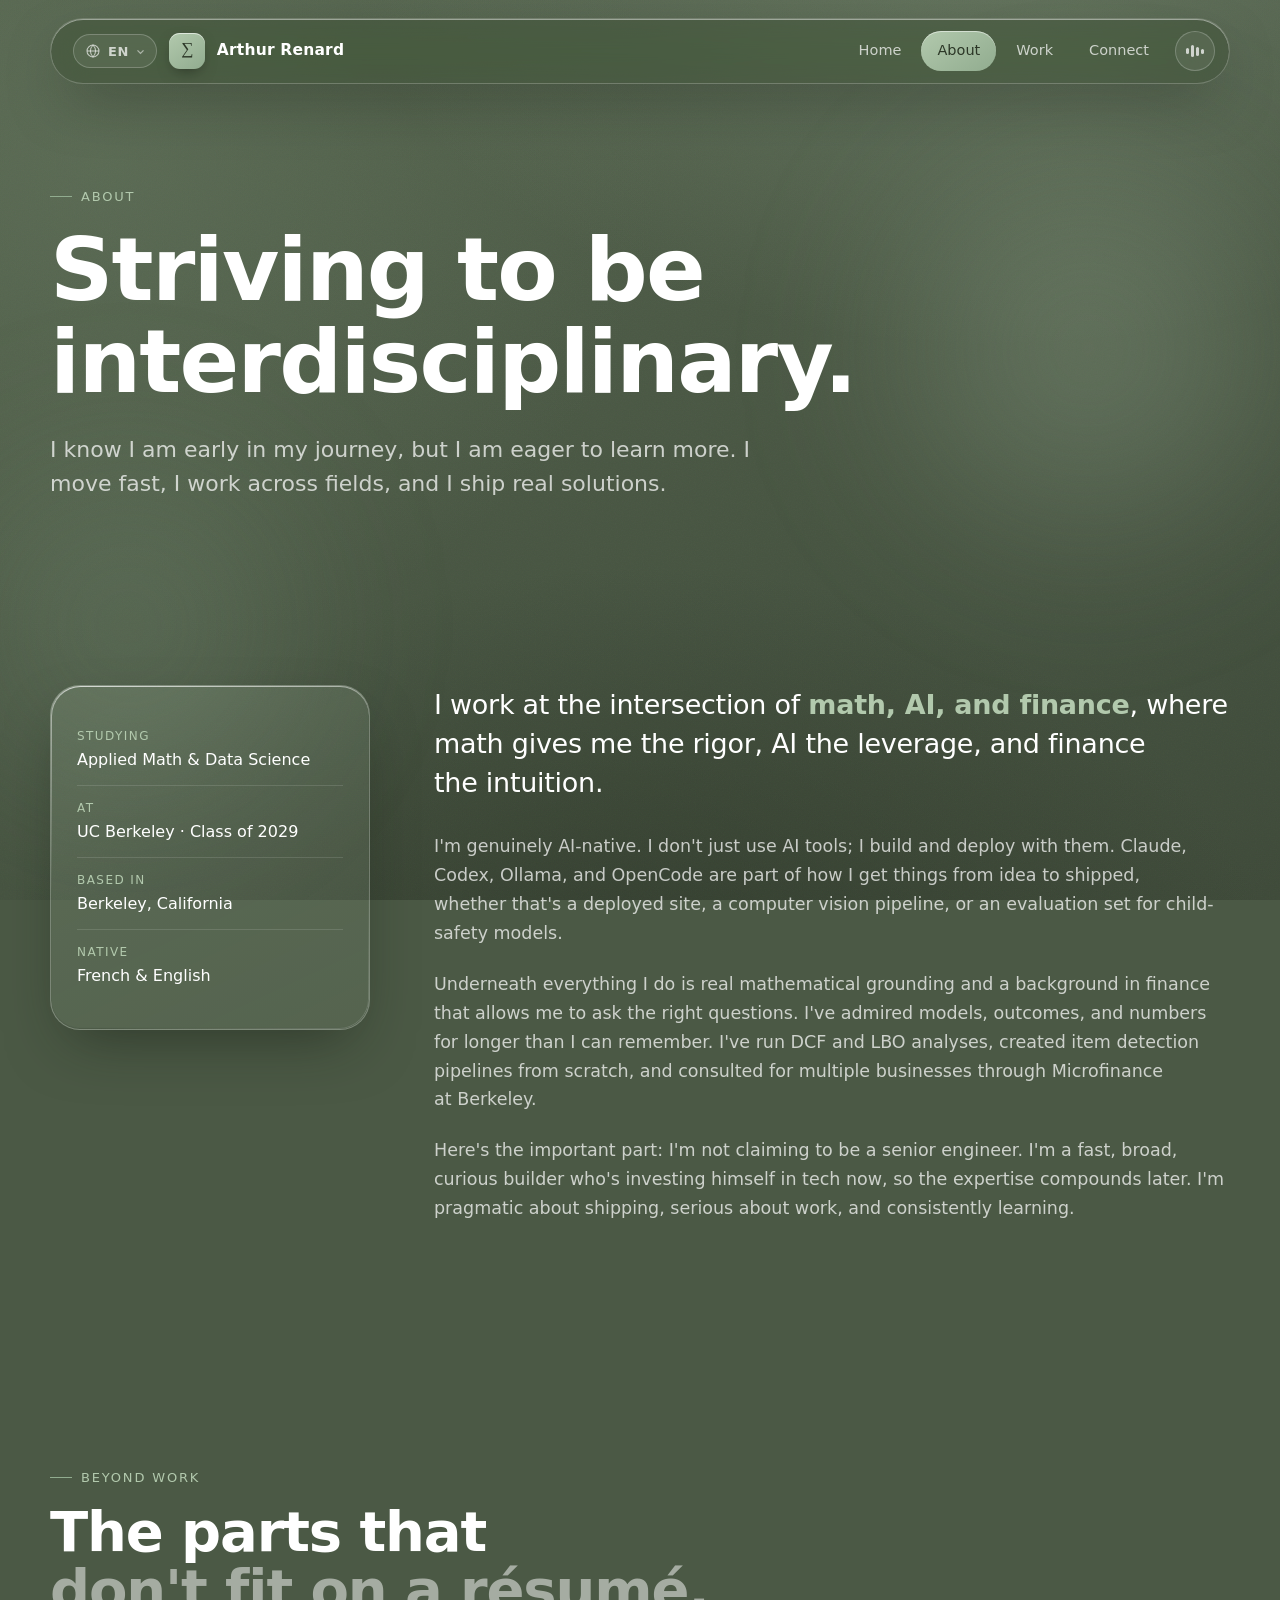
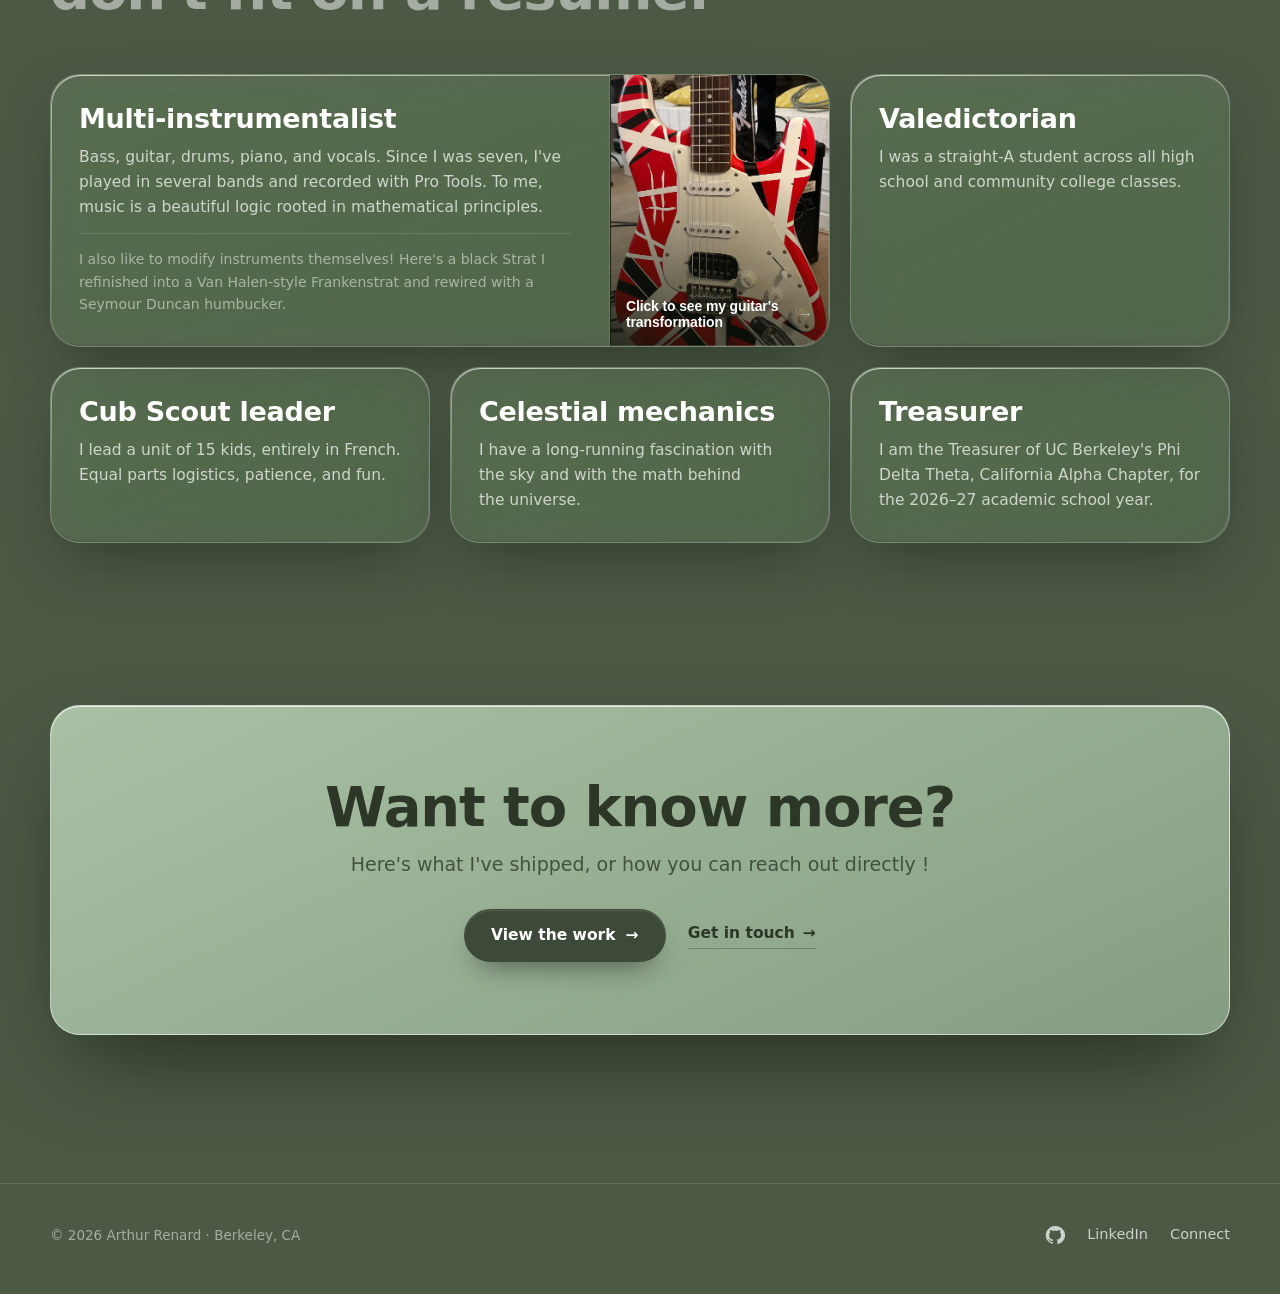
==== about.html @ 9ba9e8b3 "Fix blank pages on slow connections On a slow connection, clicking a page faded the current content " ====
<!DOCTYPE html>
<html lang="en">
<head>
  <meta charset="UTF-8" />
  <script>document.documentElement.classList.add("js");</script>
  <meta name="viewport" content="width=device-width, initial-scale=1.0" />
  <title>About — Arthur Renard</title>
  <meta name="description" content="The story behind the blend — an early-career, AI-native builder grounded in math, with a finance instinct and a life full of music, scouting, and curiosity." />
  <meta property="og:title" content="About — Arthur Renard" />
  <meta property="og:description" content="An early-career, AI-native builder grounded in math, with a finance instinct." />
  <meta property="og:type" content="profile" />
  <meta property="og:site_name" content="Arthur Renard" />
  <meta property="og:url" content="https://arthur-renard.com/about.html" />
  <meta property="og:image" content="https://arthur-renard.com/og-image.png" />
  <meta property="og:image:width" content="1200" />
  <meta property="og:image:height" content="630" />
  <meta property="og:image:alt" content="Arthur Renard — Math · AI · Finance" />
  <meta name="twitter:card" content="summary_large_image" />
  <meta name="twitter:title" content="About — Arthur Renard" />
  <meta name="twitter:description" content="An early-career, AI-native builder grounded in math, with a finance instinct." />
  <meta name="twitter:image" content="https://arthur-renard.com/og-image.png" />
  <link rel="canonical" href="https://arthur-renard.com/about.html" />
  <meta name="author" content="Arthur Renard" />
  <meta name="robots" content="index, follow, max-image-preview:large, max-snippet:-1" />
  <meta name="theme-color" content="#4b5945" />

  <link rel="icon" type="image/png" sizes="96x96" href="favicon-96.png" />
  <link rel="icon" type="image/png" sizes="48x48" href="favicon-48.png" />
  <link rel="icon" type="image/png" sizes="32x32" href="favicon-32.png" />
  <link rel="icon" type="image/png" sizes="16x16" href="favicon-16.png" />
  <link rel="apple-touch-icon" sizes="180x180" href="apple-touch-icon.png" />
  <link rel="manifest" href="site.webmanifest" />
  <link rel="stylesheet" href="styles.css?v=3" />
</head>
<body>
  <div class="bg-field"></div>
  <div class="bg-grain"></div>
  <div class="scroll-progress"></div>

  <nav class="nav">
    <div class="nav-left">
      <div class="lang-switch">
        <button class="lang-btn" aria-haspopup="listbox" aria-expanded="false" aria-label="Change language">
          <svg class="lang-globe" viewBox="0 0 24 24" fill="none" stroke="currentColor" stroke-width="1.6">
            <circle cx="12" cy="12" r="9"></circle>
            <path d="M3 12h18"></path>
            <path d="M12 3c2.6 2.7 3.9 5.8 3.9 9s-1.3 6.3-3.9 9c-2.6-2.7-3.9-5.8-3.9-9S9.4 5.7 12 3z"></path>
          </svg>
          <span class="lang-code">EN</span>
          <svg class="lang-caret" viewBox="0 0 12 12" fill="none" stroke="currentColor" stroke-width="1.8"><path d="M2 4.5l4 4 4-4"></path></svg>
        </button>
        <ul class="lang-menu" role="listbox" aria-label="Language">
          <li><button data-lang="en" role="option">English</button></li>
          <li><button data-lang="fr" role="option">Français</button></li>
          <li><button data-lang="ko" role="option">한국어</button></li>
          <li><button data-lang="es" role="option">Español</button></li>
        </ul>
      </div>
      <a class="brand" href="index.html">
        <span class="monogram" role="img" aria-label="Arthur Renard"><span class="mono-glyph" aria-hidden="true"></span></span>
        <span class="brand-name">Arthur Renard</span>
      </a>
    </div>
    <div class="nav-links">
      <a href="index.html" data-i18n="navHome">Home</a>
      <a href="about.html" data-i18n="navAbout">About</a>
      <a href="work.html" data-i18n="navWork">Work</a>
      <a href="connect.html" data-i18n="navConnect">Connect</a>
    </div>
    <button class="nav-toggle" aria-label="Menu"><span></span><span></span><span></span></button>
  </nav>

  <main>
    <!-- ============ PAGE HEAD ============ -->
    <section class="page-head section-pad" data-screen-label="About — Head">
      <div class="wrap">
        <span class="eyebrow reveal" data-drift="left" data-i18n="aboutEyebrow">About</span>
        <h1 class="reveal" data-drift="left" data-delay="1" data-i18n="aboutTitle">Striving to be interdisciplinary.</h1>
        <p class="lead page-lead reveal" data-drift="left" data-delay="2" data-i18n="aboutLead">I know I am early in my journey, but I am eager to learn more. I move fast, I work across fields, and I ship real solutions.</p>
      </div>
    </section>

    <!-- ============ NARRATIVE ============ -->
    <section class="section-pad narrative" data-screen-label="About — Narrative">
      <div class="wrap narrative-grid">
        <aside class="narrative-aside reveal" data-drift="left">
          <div class="glass aside-card">
            <div class="aside-row"><span class="k" data-i18n="asideStudying">Studying</span><span class="v" data-i18n="asideStudyingV">Applied Math &amp; Data Science</span></div>
            <div class="aside-row"><span class="k" data-i18n="asideAt">At</span><span class="v" data-i18n="asideAtV">UC Berkeley · Class of 2029</span></div>
            <div class="aside-row"><span class="k" data-i18n="asideBasedIn">Based in</span><span class="v" data-i18n="asideBasedInV">Berkeley, California</span></div>
            <div class="aside-row"><span class="k" data-i18n="asideNative">Native</span><span class="v" data-i18n="asideNativeV">French &amp; English</span></div>
          </div>
        </aside>

        <div class="narrative-body reveal" data-drift="right">
          <p class="big-p" data-i18n="aboutBigP">I work at the intersection of <em>math, AI, and finance</em>, where math gives me the rigor, AI the leverage, and finance the intuition.</p>
          <p data-i18n="aboutP2">I'm genuinely AI-native. I don't just use AI tools; I build and deploy with them. Claude, Codex, Ollama, and OpenCode are part of how I get things from idea to shipped, whether that's a deployed site, a computer vision pipeline, or an evaluation set for child-safety models.</p>
          <p data-i18n="aboutP3">Underneath everything I do is real mathematical grounding and a background in finance that allows me to ask the right questions. I've admired models, outcomes, and numbers for longer than I can remember. I've run DCF and LBO analyses, created item detection pipelines from scratch, and consulted for multiple businesses through Microfinance at Berkeley.</p>
          <p data-i18n="aboutP4">Here's the important part: I'm not claiming to be a senior engineer. I'm a fast, broad, curious builder who's investing himself in tech now, so the expertise compounds later. I'm pragmatic about shipping, serious about work, and consistently learning.</p>
        </div>
      </div>
    </section>

    <!-- ============ BEYOND WORK ============ -->
    <section class="section-pad beyond" data-screen-label="About — Beyond work">
      <div class="wrap">
        <div class="sec-head reveal" data-drift="left">
          <span class="eyebrow" data-i18n="beyondEyebrow">Beyond work</span>
          <h2 data-i18n="beyondTitle">The parts that<br /><span class="muted">don't fit on a résumé.</span></h2>
        </div>

        <div class="beyond-grid">
          <article class="glass beyond-card span-2 reveal guitar-card" data-drift="up">
            <div class="guitar-card-grid">
              <div class="guitar-card-text">
                <h3 data-i18n="beyondMusicH">Multi-instrumentalist</h3>
                <p data-i18n="beyondMusicP">Bass, guitar, drums, piano, and vocals. Since I was seven, I've played in several bands and
                recorded with Pro Tools. To me, music is a beautiful logic rooted in mathematical principles.</p>
                <p class="guitar-card-note" data-i18n="beyondGuitarNote">I also like to modify instruments themselves! Here's a black Strat I refinished into a Van Halen-style Frankenstrat and rewired with a Seymour Duncan humbucker.</p>
              </div>
              <button class="guitar-thumb" type="button" id="guitarTrigger" aria-label="Open the guitar build gallery — 6 photos">
                <img src="images/guitar-7-final.png" alt="The finished red, white and black striped Frankenstrat guitar I built" loading="lazy" />
                <span class="guitar-thumb-veil"></span>
                <span class="guitar-thumb-hint">
                  <span class="gth-label" data-i18n="guitarHint">Click to see my guitar's transformation</span>
                  <span class="gth-arr" aria-hidden="true">→</span>
                </span>
              </button>
            </div>
          </article>
          <article class="glass beyond-card reveal" data-drift="up" data-delay="1">
            <h3 data-i18n="beyondValH">Valedictorian</h3>
            <p data-i18n="beyondValP">I was a straight-A student across all high school and community college classes.</p>
          </article>
          <article class="glass beyond-card reveal" data-drift="up" data-delay="1">
            <h3 data-i18n="beyondScoutH">Cub Scout leader</h3>
            <p data-i18n="beyondScoutP">I lead a unit of 15 kids, entirely in French. Equal parts logistics, patience, and fun.</p>
          </article>
          <article class="glass beyond-card reveal" data-drift="up" data-delay="2">
            <h3 data-i18n="beyondCelestialH">Celestial mechanics</h3>
            <p data-i18n="beyondCelestialP">I have a long-running fascination with the sky and with the math behind the universe.</p>
          </article>
          <article class="glass beyond-card reveal" data-drift="up" data-delay="2">
            <h3 data-i18n="beyondTreasurerH">Treasurer</h3>
            <p data-i18n="beyondTreasurerP">I am the Treasurer of UC Berkeley's Phi Delta Theta, California Alpha Chapter, for the 2026–27 academic school year.</p>
          </article>
        </div>
      </div>
    </section>

    <!-- ============ CTA ============ -->
    <section class="section-pad cta-band" data-screen-label="About — CTA">
      <div class="wrap">
        <div class="glass-light cta-panel reveal" data-drift="right">
          <h2 class="cta-h" data-i18n="aboutCtaH">Want to know more?</h2>
          <p class="cta-sub" data-i18n="aboutCtaSub">Here's what I've shipped, or how you can reach out directly !</p>
          <div class="cta-actions">
            <a class="btn btn-dark" href="work.html" data-i18n="ctaViewWork">View the work <span class="arr">→</span></a>
            <a class="link-arrow" href="connect.html" data-i18n="ctaGetInTouch">Get in touch <span class="arr">→</span></a>
          </div>
        </div>
      </div>
    </section>
  </main>

  <!-- ============ GUITAR BUILD LIGHTBOX ============ -->
  <div class="guitar-lightbox" id="guitarLightbox" aria-hidden="true" role="dialog" aria-modal="true" aria-label="Guitar build — progression gallery">
    <div class="glb-backdrop" data-glb-close></div>
    <div class="glb-dialog" role="document">
      <header class="glb-bar">
        <span class="glb-eyebrow" data-i18n="glbEyebrow">The Frankenstrat build</span>
        <button class="glb-close" type="button" aria-label="Close gallery" data-glb-close>
          <svg viewBox="0 0 24 24" fill="none" stroke="currentColor" stroke-width="2"><path d="M6 6l12 12M18 6L6 18"></path></svg>
        </button>
      </header>
      <div class="glb-stage">
        <button class="glb-nav glb-prev" type="button" aria-label="Previous photo">
          <svg viewBox="0 0 24 24" fill="none" stroke="currentColor" stroke-width="2"><path d="M15 5l-7 7 7 7"></path></svg>
        </button>
        <div class="glb-imgwrap">
          <img id="glbImg" alt="" />
        </div>
        <button class="glb-nav glb-next" type="button" aria-label="Next photo">
          <svg viewBox="0 0 24 24" fill="none" stroke="currentColor" stroke-width="2"><path d="M9 5l7 7-7 7"></path></svg>
        </button>
      </div>
      <div class="glb-caption">
        <div class="glb-meta">
          <span class="glb-step"><span id="glbNum">01</span><span class="glb-step-total">/ 06</span></span>
          <span class="glb-title" id="glbTitle"></span>
        </div>
        <p class="glb-desc" id="glbDesc"></p>
        <div class="glb-dots" id="glbDots" role="tablist" aria-label="Jump to step"></div>
      </div>
    </div>
  </div>

  <footer class="site-footer">
    <div class="wrap">
      <div class="copy">© 2026 Arthur Renard · Berkeley, CA</div>
      <div class="f-links">
        <a href="https://github.com/arthur-r-bot" target="_blank" rel="noopener" aria-label="GitHub" class="f-icon">
          <svg viewBox="0 0 24 24" fill="currentColor" aria-hidden="true">
            <path d="M12 1.27a11 11 0 0 0-3.48 21.46c.55.1.75-.24.75-.53v-1.87c-3.06.67-3.7-1.3-3.7-1.3-.5-1.28-1.23-1.62-1.23-1.62-1-.69.08-.67.08-.67 1.11.08 1.7 1.15 1.7 1.15.98 1.69 2.58 1.2 3.21.92.1-.72.39-1.2.7-1.48-2.44-.28-5.01-1.23-5.01-5.46 0-1.2.43-2.19 1.14-2.96-.11-.28-.5-1.4.11-2.92 0 0 .93-.3 3.05 1.13a10.5 10.5 0 0 1 5.56 0c2.12-1.43 3.05-1.13 3.05-1.13.61 1.52.22 2.64.11 2.92.71.77 1.14 1.76 1.14 2.96 0 4.24-2.58 5.18-5.03 5.45.4.34.75 1.01.75 2.04v3.02c0 .29.2.64.76.53A11 11 0 0 0 12 1.27Z"></path>
          </svg>
        </a>
        <a href="https://www.linkedin.com/in/arthur-m-renard" target="_blank" rel="noopener">LinkedIn</a>
        <a href="connect.html" data-i18n="navConnect">Connect</a>
      </div>
    </div>
  </footer>

  <script src="image-slot.js"></script>
  <script src="app.js?v=3"></script>
  <script src="i18n.js?v=2"></script>
  <script src="router.js?v=3"></script>
  <script src="motion.js?v=2"></script>
  <script src="morph.js?v=2"></script>
  <script src="sound.js?v=2"></script>
  <script src="guitar-gallery.js"></script>
</body>
</html>
---- styles.css ----
/* ===========================================================
   Arthur Renard — personal site
   Sage-green liquid-glass design system
   =========================================================== */

:root {
  /* Sage ramp (from brief) */
  --green-deepest: #3e4a39;   /* deepest — gradient floor */
  --green-base:    #4b5945;   /* primary page background */
  --green-mid:     #66785f;   /* panels, secondary surfaces */
  --sage:          #91ac8f;   /* accents, borders, hover */
  --sage-light:    #b2c9ad;   /* highlights, frosted tints */
  --ink-on-light:  #2c3727;   /* dark text on light sage panels */

  --white: #ffffff;
  --white-soft: rgba(255, 255, 255, 0.72);
  --white-faint: rgba(255, 255, 255, 0.5);

  /* Glass */
  --glass-tint:    rgba(178, 201, 173, 0.10);
  --glass-tint-2:  rgba(178, 201, 173, 0.16);
  --glass-border:  rgba(255, 255, 255, 0.22);
  --glass-edge:    rgba(255, 255, 255, 0.45);

  --radius-lg: 30px;
  --radius-md: 22px;
  --radius-sm: 14px;

  --shadow-soft: 0 24px 60px -20px rgba(20, 28, 18, 0.55);
  --shadow-deep: 0 40px 90px -30px rgba(15, 22, 13, 0.7);

  --maxw: 1180px;
  --ease: cubic-bezier(0.22, 0.61, 0.36, 1);
  --ease-out: cubic-bezier(0.16, 1, 0.3, 1);

  --font: -apple-system, BlinkMacSystemFont, "SF Pro Display", "SF Pro Text",
          "Segoe UI", system-ui, Helvetica, Arial, sans-serif;
}

* { box-sizing: border-box; }

html { scroll-behavior: smooth; overflow-x: hidden; }

body {
  margin: 0;
  font-family: var(--font);
  color: var(--white);
  background: var(--green-base);
  -webkit-font-smoothing: antialiased;
  text-rendering: optimizeLegibility;
  line-height: 1.5;
  overflow-x: hidden;
}

/* ---- Ambient background: depth + drifting glass blobs ---- */
.bg-field {
  position: fixed;
  inset: 0;
  z-index: -2;
  overflow: hidden;
  background:
    radial-gradient(1100px 700px at 78% -8%, rgba(178, 201, 173, 0.22), transparent 60%),
    radial-gradient(900px 800px at 8% 18%, rgba(102, 120, 95, 0.45), transparent 62%),
    radial-gradient(1200px 900px at 50% 118%, rgba(46, 56, 41, 0.85), transparent 55%),
    linear-gradient(160deg, #54634d 0%, var(--green-base) 42%, var(--green-deepest) 100%);
}
.bg-field::before,
.bg-field::after {
  content: "";
  position: absolute;
  border-radius: 50%;
  filter: blur(70px);
  opacity: 0.5;
  will-change: transform;
}
.bg-field::before {
  width: 46vw; height: 46vw;
  top: 6%; right: -8%;
  background: radial-gradient(circle, rgba(178, 201, 173, 0.6), transparent 65%);
  transform: translateY(var(--blob1, 0));
}
.bg-field::after {
  width: 40vw; height: 40vw;
  bottom: 2%; left: -10%;
  background: radial-gradient(circle, rgba(145, 172, 143, 0.5), transparent 68%);
  transform: translateY(var(--blob2, 0));
}
/* faint grain */
.bg-grain {
  position: fixed;
  inset: 0;
  z-index: -1;
  pointer-events: none;
  opacity: 0.035;
  background-image: url("data:image/svg+xml,%3Csvg xmlns='http://www.w3.org/2000/svg' width='160' height='160'%3E%3Cfilter id='n'%3E%3CfeTurbulence type='fractalNoise' baseFrequency='0.85' numOctaves='2'/%3E%3C/filter%3E%3Crect width='100%25' height='100%25' filter='url(%23n)'/%3E%3C/svg%3E");
}

/* ---- Scroll progress bar ---- */
.scroll-progress {
  position: fixed;
  top: 0; left: 0;
  height: 2px;
  width: 100%;
  transform: scaleX(var(--p, 0));
  transform-origin: 0 50%;
  background: linear-gradient(90deg, var(--sage), var(--sage-light));
  z-index: 200;
  box-shadow: 0 0 12px rgba(178, 201, 173, 0.6);
}

/* ===========================================================
   Navigation
   =========================================================== */
.nav {
  position: fixed;
  top: 18px;
  left: 50%;
  transform: translateX(-50%);
  width: calc(100% - 40px);
  max-width: var(--maxw);
  z-index: 100;
  display: flex;
  align-items: center;
  justify-content: space-between;
  padding: 12px 14px 12px 22px;
  border-radius: 100px;
  background: rgba(60, 72, 55, 0.42);
  border: 1px solid var(--glass-border);
  backdrop-filter: blur(18px) saturate(160%);
  -webkit-backdrop-filter: blur(18px) saturate(160%);
  box-shadow: var(--shadow-soft), inset 0 1px 0 var(--glass-edge);
  transition: padding 0.4s var(--ease), background 0.4s var(--ease), top 0.4s var(--ease);
}
.nav.shrink {
  top: 10px;
  padding-top: 9px;
  padding-bottom: 9px;
  background: rgba(52, 63, 48, 0.6);
}
.brand {
  display: flex;
  align-items: center;
  gap: 12px;
  text-decoration: none;
  color: var(--white);
}

/* Left cluster: language switcher + brand */
.nav-left { display: flex; align-items: center; gap: 12px; }

.lang-switch { position: relative; }
.lang-btn {
  display: flex;
  align-items: center;
  gap: 7px;
  padding: 8px 11px;
  border-radius: 100px;
  cursor: pointer;
  color: var(--white-soft);
  background: rgba(255, 255, 255, 0.07);
  border: 1px solid var(--glass-border);
  font: inherit;
  font-size: 13px;
  font-weight: 550;
  letter-spacing: 0.04em;
  transition: background 0.3s var(--ease), color 0.3s var(--ease);
}
.lang-btn:hover { background: rgba(255, 255, 255, 0.14); color: var(--white); }
.lang-globe { width: 16px; height: 16px; display: block; opacity: 0.9; }
.lang-code { line-height: 1; }
.lang-caret { width: 9px; height: 9px; opacity: 0.7; transition: transform 0.3s var(--ease); }
.lang-switch.open .lang-caret { transform: rotate(180deg); }

.lang-menu {
  position: absolute;
  top: calc(100% + 10px);
  left: 0;
  margin: 0;
  padding: 6px;
  list-style: none;
  min-width: 168px;
  border-radius: 16px;
  background: rgba(52, 63, 48, 0.82);
  border: 1px solid var(--glass-border);
  backdrop-filter: blur(20px) saturate(160%);
  -webkit-backdrop-filter: blur(20px) saturate(160%);
  box-shadow: var(--shadow-deep), inset 0 1px 0 var(--glass-edge);
  opacity: 0;
  transform: translateY(-8px);
  pointer-events: none;
  transition: opacity 0.26s var(--ease), transform 0.26s var(--ease);
  z-index: 120;
}
.lang-switch.open .lang-menu { opacity: 1; transform: translateY(0); pointer-events: auto; }
.lang-menu li { margin: 0; }
.lang-menu button {
  display: flex;
  align-items: center;
  justify-content: space-between;
  width: 100%;
  padding: 10px 13px;
  border: 0;
  border-radius: 11px;
  background: transparent;
  color: var(--white-soft);
  font: inherit;
  font-size: 14.5px;
  text-align: left;
  cursor: pointer;
  transition: background 0.2s var(--ease), color 0.2s var(--ease);
}
.lang-menu button:hover { background: rgba(255, 255, 255, 0.08); color: var(--white); }
.lang-menu button.active {
  color: var(--ink-on-light);
  background: linear-gradient(145deg, var(--sage-light), var(--sage));
}
.lang-menu button.active::after { content: "✓"; font-size: 12px; }
.brand .monogram {
  width: 36px; height: 36px;
  display: grid;
  place-items: center;
  border-radius: 11px;
  font-weight: 600;
  font-size: 15px;
  letter-spacing: 0.5px;
  color: var(--ink-on-light);
  background: linear-gradient(145deg, var(--sage-light), var(--sage));
  box-shadow: inset 0 1px 0 rgba(255,255,255,0.6), 0 6px 16px -6px rgba(0,0,0,0.5);
  overflow: hidden;
}
.brand .mono-glyph {
  width: 22px; height: 22px;
  background: var(--ink-on-light);
  -webkit-mask-repeat: no-repeat; -webkit-mask-position: center; -webkit-mask-size: contain;
  mask-repeat: no-repeat; mask-position: center; mask-size: contain;
  transition: opacity 0.5s var(--ease), transform 0.55s var(--ease);
  will-change: opacity, transform;
}
/* fall out the bottom of the square on exit */
.brand .mono-glyph.mono-out  { opacity: 0; transform: translateY(22px); }
/* start above the square, ready to fall into place */
.brand .mono-glyph.mono-prep { transition: none; opacity: 0; transform: translateY(-22px); }
@media (prefers-reduced-motion: reduce) {
  .brand .mono-glyph.mono-out, .brand .mono-glyph.mono-prep { transform: none; }
}
.brand .brand-name {
  font-size: 15.5px;
  font-weight: 550;
  letter-spacing: 0.2px;
  white-space: nowrap;
  line-height: 1.1;
}
.brand .brand-name span { color: var(--white-faint); font-weight: 400; }

.nav-links {
  display: flex;
  align-items: center;
  gap: 4px;
}
.nav-links a {
  position: relative;
  text-decoration: none;
  color: var(--white-soft);
  font-size: 14.5px;
  font-weight: 450;
  white-space: nowrap;
  padding: 9px 16px;
  border-radius: 100px;
  transition: color 0.3s var(--ease), background 0.3s var(--ease);
}
.nav-links a:hover { color: var(--white); background: rgba(255,255,255,0.08); }
.nav-links a.active {
  color: var(--ink-on-light);
  background: linear-gradient(145deg, var(--sage-light), var(--sage));
  box-shadow: inset 0 1px 0 rgba(255,255,255,0.5);
}

.nav-toggle { display: none; }

/* ===========================================================
   Layout primitives
   =========================================================== */
main { position: relative; z-index: 1; }

.wrap { width: calc(100% - 40px); max-width: var(--maxw); margin: 0 auto; }

section { position: relative; }

.section-pad { padding: clamp(80px, 12vh, 150px) 0; }

.eyebrow {
  display: inline-flex;
  align-items: center;
  gap: 9px;
  font-size: 13px;
  letter-spacing: 0.14em;
  text-transform: uppercase;
  color: var(--sage-light);
  font-weight: 500;
}
.eyebrow::before {
  content: "";
  width: 22px; height: 1px;
  background: var(--sage);
}

h1, h2, h3 { font-weight: 600; line-height: 1.04; letter-spacing: -0.02em; margin: 0; }
h1 { font-size: clamp(44px, 7vw, 88px); font-weight: 600; }
h2 { font-size: clamp(32px, 4.6vw, 56px); }
h3 { font-size: clamp(21px, 2.4vw, 27px); letter-spacing: -0.01em; }

.lead { font-size: clamp(18px, 2.1vw, 22px); color: var(--white-soft); font-weight: 400; line-height: 1.55; }
p { text-wrap: pretty; }

/* ===========================================================
   Glass surfaces
   =========================================================== */
.glass {
  position: relative;
  background: linear-gradient(155deg, var(--glass-tint-2), var(--glass-tint));
  border: 1px solid var(--glass-border);
  border-radius: var(--radius-lg);
  backdrop-filter: blur(22px) saturate(150%);
  -webkit-backdrop-filter: blur(22px) saturate(150%);
  box-shadow: var(--shadow-soft), inset 0 1px 0 var(--glass-edge), inset 0 -1px 1px rgba(0,0,0,0.12);
}
.glass::after {
  /* specular edge highlight */
  content: "";
  position: absolute;
  inset: 0;
  border-radius: inherit;
  padding: 1px;
  background: linear-gradient(150deg, rgba(255,255,255,0.55), rgba(255,255,255,0) 40%, rgba(255,255,255,0) 70%, rgba(255,255,255,0.18));
  -webkit-mask: linear-gradient(#000 0 0) content-box, linear-gradient(#000 0 0);
  -webkit-mask-composite: xor;
  mask-composite: exclude;
  pointer-events: none;
}

/* light sage glass panel (dark text) */
.glass-light {
  background: linear-gradient(155deg, rgba(178,201,173,0.92), rgba(145,172,143,0.82));
  color: var(--ink-on-light);
  border: 1px solid rgba(255,255,255,0.5);
  border-radius: var(--radius-lg);
  box-shadow: var(--shadow-deep), inset 0 1px 0 rgba(255,255,255,0.7);
}

/* ===========================================================
   Buttons
   =========================================================== */
.btn {
  display: inline-flex;
  align-items: center;
  gap: 10px;
  text-decoration: none;
  font-size: 15.5px;
  font-weight: 550;
  white-space: nowrap;
  padding: 14px 26px;
  border-radius: 100px;
  cursor: pointer;
  border: 1px solid transparent;
  transition: transform 0.35s var(--ease), box-shadow 0.35s var(--ease), background 0.35s var(--ease);
  will-change: transform;
}
.btn .arr { transition: transform 0.35s var(--ease); }
.btn:hover .arr { transform: translateX(4px); }
.btn-primary {
  color: var(--ink-on-light);
  background: linear-gradient(145deg, var(--sage-light), var(--sage));
  box-shadow: inset 0 1px 0 rgba(255,255,255,0.6), 0 14px 34px -14px rgba(0,0,0,0.7);
}
.btn-primary:hover { transform: translateY(-2px); box-shadow: inset 0 1px 0 rgba(255,255,255,0.6), 0 22px 44px -16px rgba(0,0,0,0.75); }
.btn-ghost {
  color: var(--white);
  background: rgba(255,255,255,0.07);
  border: 1px solid var(--glass-border);
  backdrop-filter: blur(10px);
  -webkit-backdrop-filter: blur(10px);
}
.btn-ghost:hover { background: rgba(255,255,255,0.14); transform: translateY(-2px); }

/* ===========================================================
   Lateral-drift reveal (signature motion)
   =========================================================== */
.reveal {
  opacity: 0;
  transform: translateX(var(--drift, 64px)) translateY(14px);
  transition: opacity 0.9s var(--ease-out), transform 1s var(--ease-out);
  will-change: transform, opacity;
}
.reveal.in {
  opacity: 1;
  transform: translateX(0) translateY(0);
}
.reveal[data-drift="left"]  { --drift: -64px; }
.reveal[data-drift="right"] { --drift: 64px; }
.reveal[data-drift="up"]    { --drift: 0px; transform: translateY(36px); }
.reveal[data-delay="1"] { transition-delay: 0.08s; }
.reveal[data-delay="2"] { transition-delay: 0.16s; }
.reveal[data-delay="3"] { transition-delay: 0.24s; }
.reveal[data-delay="4"] { transition-delay: 0.32s; }

@media (prefers-reduced-motion: reduce) {
  html { scroll-behavior: auto; }
  .reveal { opacity: 1 !important; transform: none !important; transition: none !important; }
  .bg-field::before, .bg-field::after { transform: none !important; }
}

/* Static fallback: when the runtime can't advance animations, show the
   visible end-state of every reveal instantly (never blank). */
.no-anim .reveal { opacity: 1 !important; transform: none !important; transition: none !important; }
.no-anim .scroll-bead { animation: none !important; left: 16px !important; }

/* ===========================================================
   Footer
   =========================================================== */
.site-footer {
  position: relative;
  z-index: 1;
  margin-top: 40px;
  padding: 40px 0 48px;
  border-top: 1px solid rgba(255,255,255,0.12);
}
.site-footer .wrap {
  display: flex;
  align-items: center;
  justify-content: space-between;
  gap: 20px;
  flex-wrap: wrap;
}
.site-footer .f-links { display: flex; align-items: center; gap: 22px; flex-wrap: wrap; }
.site-footer a { color: var(--white-soft); text-decoration: none; font-size: 14.5px; transition: color 0.3s; }
.site-footer a:hover { color: var(--white); }
.site-footer .f-icon { display: inline-flex; }
.site-footer .f-icon svg { width: 20px; height: 20px; display: block; }
.site-footer .copy { color: var(--white-faint); font-size: 13.5px; }

/* ===========================================================
   Page: HOME
   =========================================================== */
.hero { padding-top: clamp(150px, 22vh, 230px); }
.hero-grid {
  display: grid;
  grid-template-columns: 1.05fr 0.95fr;
  gap: clamp(30px, 6vw, 80px);
  align-items: center;
}
.hero-copy { min-width: 0; }
.hero-copy h1 { margin: 14px 0 22px; }
.hero-line { max-width: 30ch; }
.hero-line .dot { color: var(--sage-light); padding: 0 2px; }
.hero-cta { display: flex; gap: 14px; margin-top: 36px; flex-wrap: wrap; }

.hero-portrait { position: relative; justify-self: center; width: 100%; max-width: 440px; }
.portrait-slot {
  display: block;
  width: 100%;
  aspect-ratio: 4 / 5;
  border-radius: 28px;
  box-shadow: var(--shadow-deep), inset 0 1px 0 rgba(255,255,255,0.25);
  border: 1px solid var(--glass-border);
  overflow: hidden;
}
.portrait-glow {
  position: absolute;
  inset: -10% -4% -6% -4%;
  border-radius: 40px;
  background: radial-gradient(closest-side, rgba(178,201,173,0.5), transparent 78%);
  filter: blur(28px);
  z-index: -1;
}
.portrait-badge {
  position: absolute;
  left: 18px; bottom: 18px;
  display: inline-flex;
  align-items: center;
  gap: 9px;
  padding: 10px 16px;
  font-size: 13.5px;
  font-weight: 500;
  border-radius: 100px;
}
.badge-dot {
  width: 8px; height: 8px; border-radius: 50%;
  background: var(--sage-light);
  box-shadow: 0 0 10px var(--sage-light);
}

.scroll-hint {
  display: flex;
  align-items: center;
  gap: 12px;
  margin: clamp(50px, 8vh, 90px) auto 0;
  width: calc(100% - 40px);
  max-width: var(--maxw);
  color: var(--white-faint);
  font-size: 12.5px;
  letter-spacing: 0.18em;
  text-transform: uppercase;
}
.scroll-rail {
  position: relative;
  width: 46px; height: 1px;
  background: rgba(255,255,255,0.25);
  overflow: hidden;
}
.scroll-bead {
  position: absolute; top: -1.5px; left: 0;
  width: 14px; height: 4px; border-radius: 4px;
  background: var(--sage-light);
  animation: bead 2.4s var(--ease) infinite;
}
@keyframes bead { 0% { left: -14px; } 60%,100% { left: 46px; } }

/* Section heads */
.sec-head { max-width: 720px; margin-bottom: clamp(40px, 6vh, 64px); }
.sec-head h2 { margin-top: 16px; }
.muted { color: var(--white-faint); }

/* Pillars */
.pillar-grid {
  display: grid;
  grid-template-columns: repeat(3, 1fr);
  gap: 22px;
}
.pillar {
  padding: 34px 30px 30px;
  min-height: 250px;
  display: flex;
  flex-direction: column;
  transition: transform 0.5s var(--ease), box-shadow 0.5s var(--ease);
}
.pillar:hover { transform: translateY(-6px); box-shadow: var(--shadow-deep), inset 0 1px 0 var(--glass-edge); }
.pillar-tag {
  font-size: 13px; font-weight: 600; letter-spacing: 0.1em;
  color: var(--sage-light);
  margin-bottom: auto;
}
.pillar h3 { margin: 28px 0 12px; }
.pillar p { color: var(--white-soft); font-size: 15.5px; margin: 0; line-height: 1.55; }

/* Intro panel */
.intro-panel { padding: clamp(40px, 6vw, 70px); }
.eyebrow-dark { color: var(--ink-on-light); }
.eyebrow-dark::before { background: var(--ink-on-light); opacity: 0.5; }
.intro-text {
  font-size: clamp(22px, 3vw, 34px);
  line-height: 1.4;
  font-weight: 500;
  letter-spacing: -0.015em;
  margin: 20px 0 30px;
  max-width: 24ch;
  color: var(--ink-on-light);
}
.intro-links { display: flex; gap: 28px; flex-wrap: wrap; }
.link-arrow {
  display: inline-flex; align-items: center; gap: 8px;
  white-space: nowrap;
  text-decoration: none;
  font-weight: 550; font-size: 15.5px;
  color: var(--ink-on-light);
  padding-bottom: 3px;
  border-bottom: 1px solid rgba(44,55,39,0.3);
  transition: border-color 0.3s, gap 0.3s;
}
.link-arrow .arr { transition: transform 0.3s var(--ease); }
.link-arrow:hover { border-color: var(--ink-on-light); }

/* TLDR + recommendation side by side (recommendation on the left) */
.intro-grid {
  display: grid;
  grid-template-columns: 1fr 1fr;
  gap: 22px;
  align-items: stretch;
}
.intro-grid .rec-card { grid-column: 1; grid-row: 1; }
.intro-grid .intro-panel { grid-column: 2; grid-row: 1; }
.rec-card {
  margin: 0;
  padding: clamp(32px, 4vw, 48px);
  display: flex;
  flex-direction: column;
  gap: 22px;
}
.rec-head { display: flex; align-items: center; gap: 16px; }
.rec-photo {
  flex: none;
  width: 64px; height: 64px;
  border-radius: 50%;
  object-fit: cover;
  border: 2px solid var(--sage-light);
  box-shadow: 0 8px 20px -8px rgba(0,0,0,0.5);
}
.rec-who { display: flex; flex-direction: column; gap: 2px; min-width: 0; }
.rec-name { font-size: 18px; font-weight: 600; letter-spacing: -0.01em; }
.rec-role { font-size: 14px; color: var(--white-soft); }
.rec-rel { font-size: 13px; color: var(--sage-light); }
.rec-quote { margin: 0; position: relative; padding-top: 30px; }
.rec-quote::before {
  content: "\201C";
  position: absolute;
  top: -14px; left: -4px;
  font-size: 72px;
  line-height: 1;
  font-weight: 600;
  color: var(--sage);
  opacity: 0.7;
}
.rec-quote p {
  margin: 0;
  font-size: clamp(16px, 1.6vw, 20px);
  line-height: 1.65;
  color: var(--white-soft);
}
.rec-source {
  margin-top: auto;
  display: inline-flex;
  align-items: center;
  gap: 8px;
  align-self: flex-start;
  text-decoration: none;
  font-size: 13.5px;
  color: var(--white-faint);
  transition: color 0.3s;
}
.rec-source:hover { color: var(--white); }
.link-arrow:hover .arr { transform: translateX(4px); }

@media (max-width: 860px) {
  .pillar-grid { grid-template-columns: 1fr; }
  .pillar { min-height: 0; }
  .intro-grid { grid-template-columns: 1fr; }
  .intro-grid .rec-card, .intro-grid .intro-panel { grid-column: auto; grid-row: auto; }
  .hero-grid { grid-template-columns: 1fr; }
  .hero-portrait { grid-row: 1; max-width: 360px; margin-bottom: 10px; }
}

/* ===========================================================
   Shared: page head, CTA band
   =========================================================== */
.page-head { padding-top: clamp(150px, 20vh, 220px); padding-bottom: clamp(40px, 6vh, 70px); }
.page-head h1 { margin: 18px 0 26px; max-width: 14ch; }
.page-lead { max-width: 52ch; }

.btn-dark {
  color: var(--white);
  background: var(--green-deepest);
  box-shadow: inset 0 1px 0 rgba(255,255,255,0.12), 0 14px 30px -14px rgba(0,0,0,0.6);
}
.btn-dark:hover { transform: translateY(-2px); background: #36402f; }

.cta-band { padding-top: clamp(40px, 6vh, 70px); }
.cta-panel { padding: clamp(44px, 6vw, 72px); text-align: center; }
.cta-h { color: var(--ink-on-light); }
.cta-sub { color: rgba(44,55,39,0.78); font-size: clamp(16px, 2vw, 19px); margin: 14px 0 30px; }
.cta-actions { display: flex; gap: 22px; align-items: center; justify-content: center; flex-wrap: wrap; }

/* ===========================================================
   Page: ABOUT
   =========================================================== */
.narrative-grid {
  display: grid;
  grid-template-columns: 320px 1fr;
  gap: clamp(30px, 5vw, 70px);
  align-items: start;
}
.narrative-aside { position: sticky; top: 110px; }
.aside-card { padding: 28px 26px; }
.aside-row {
  display: flex;
  flex-direction: column;
  gap: 3px;
  padding: 13px 0;
  border-bottom: 1px solid rgba(255,255,255,0.12);
}
.aside-row:last-child { border-bottom: none; }
.aside-row .k { font-size: 12px; letter-spacing: 0.12em; text-transform: uppercase; color: var(--sage-light); }
.aside-row .v { font-size: 16px; color: var(--white); font-weight: 500; }

.narrative-body p { color: var(--white-soft); font-size: 17.5px; line-height: 1.65; margin: 0 0 22px; }
.narrative-body em { color: var(--white); font-style: normal; font-weight: 550; }
.narrative-body .big-p {
  color: var(--white);
  font-size: clamp(20px, 2.5vw, 27px);
  line-height: 1.45;
  font-weight: 500;
  letter-spacing: -0.01em;
  margin-bottom: 30px;
}
.narrative-body .big-p em { color: var(--sage-light); }

/* Beyond work */
.beyond-grid {
  display: grid;
  grid-template-columns: repeat(3, 1fr);
  gap: 20px;
}
.beyond-card { padding: 30px 28px; grid-column: span 1; transition: transform 0.5s var(--ease), box-shadow 0.5s var(--ease); }
.beyond-card.span-2 { grid-column: span 2; }
.beyond-card:hover { transform: translateY(-5px); box-shadow: var(--shadow-deep), inset 0 1px 0 var(--glass-edge); }
.beyond-card h3 { margin-bottom: 12px; }
.beyond-card p { color: var(--white-soft); font-size: 15.5px; line-height: 1.6; margin: 0; }
.beyond-card em { color: var(--sage-light); font-style: italic; }

/* ---- Guitar build card (Multi-instrumentalist) ---- */
.guitar-card { padding: 0; overflow: hidden; }
.guitar-card-grid {
  display: grid;
  grid-template-columns: 1fr clamp(220px, 26%, 300px);
  gap: clamp(24px, 3vw, 40px);
  align-items: stretch;
}
.guitar-card-text { padding: 30px 0 30px 28px; display: flex; flex-direction: column; }
.guitar-card-text h3 { margin-bottom: 12px; }
.guitar-card-text p { color: var(--white-soft); font-size: 15.5px; line-height: 1.6; margin: 0; }
.guitar-card-note {
  margin-top: 14px !important;
  font-size: 14px !important;
  color: var(--white-faint) !important;
  border-top: 1px solid rgba(255,255,255,0.12);
  padding-top: 14px;
}

.guitar-thumb {
  position: relative;
  display: block;
  border: 0;
  padding: 0;
  margin: 0;
  cursor: pointer;
  overflow: hidden;
  background: rgba(0,0,0,0.2);
  border-left: 1px solid var(--glass-border);
  min-height: 240px;
}
.guitar-thumb img {
  position: absolute;
  inset: 0;
  width: 100%;
  height: 100%;
  object-fit: cover;
  object-position: 50% 38%;
  transition: transform 0.6s var(--ease);
}
.guitar-thumb:hover img { transform: scale(1.05); }
.guitar-thumb-veil {
  position: absolute;
  inset: 0;
  background: linear-gradient(195deg, rgba(20,28,18,0) 35%, rgba(15,22,13,0.82) 100%);
  transition: background 0.4s var(--ease);
}
.guitar-thumb:hover .guitar-thumb-veil {
  background: linear-gradient(195deg, rgba(20,28,18,0.05) 25%, rgba(15,22,13,0.9) 100%);
}
.guitar-thumb-hint {
  position: absolute;
  left: 16px;
  right: 16px;
  bottom: 16px;
  display: flex;
  align-items: center;
  gap: 8px;
  text-align: left;
}
.gth-label { font-size: 14px; font-weight: 650; color: var(--white); letter-spacing: -0.01em; }
.gth-arr { font-size: 15px; color: var(--sage-light); transition: transform 0.35s var(--ease); }
.guitar-thumb:hover .gth-arr { transform: translateX(4px); }
.guitar-thumb:focus-visible { outline: 2px solid var(--sage-light); outline-offset: -3px; }

/* ---- Lightbox ---- */
body.glb-lock { overflow: hidden; }
.guitar-lightbox {
  position: fixed;
  inset: 0;
  z-index: 300;
  display: flex;
  align-items: center;
  justify-content: center;
  padding: clamp(14px, 3vw, 40px);
  opacity: 0;
  visibility: hidden;
  transition: opacity 0.35s var(--ease), visibility 0.35s var(--ease);
}
.guitar-lightbox.open { opacity: 1; visibility: visible; }
.glb-backdrop {
  position: absolute;
  inset: 0;
  background: rgba(10, 16, 9, 0.72);
  backdrop-filter: blur(14px) saturate(120%);
  -webkit-backdrop-filter: blur(14px) saturate(120%);
}
.glb-dialog {
  position: relative;
  width: min(960px, 100%);
  max-height: 92vh;
  display: flex;
  flex-direction: column;
  background: linear-gradient(155deg, rgba(64,76,57,0.86), rgba(44,55,40,0.92));
  border: 1px solid var(--glass-border);
  border-radius: var(--radius-lg);
  box-shadow: var(--shadow-deep), inset 0 1px 0 var(--glass-edge);
  overflow: hidden;
  transform: translateY(16px) scale(0.985);
  transition: transform 0.4s var(--ease-out);
}
.guitar-lightbox.open .glb-dialog { transform: translateY(0) scale(1); }
.glb-bar {
  display: flex;
  align-items: center;
  justify-content: space-between;
  padding: 16px 18px 14px;
  border-bottom: 1px solid rgba(255,255,255,0.1);
}
.glb-eyebrow {
  font-size: 12px;
  letter-spacing: 0.16em;
  text-transform: uppercase;
  color: var(--sage-light);
  font-weight: 600;
}
.glb-close {
  display: grid; place-items: center;
  width: 34px; height: 34px;
  border-radius: 10px;
  border: 1px solid var(--glass-border);
  background: rgba(255,255,255,0.07);
  color: var(--white-soft);
  cursor: pointer;
  transition: background 0.25s var(--ease), color 0.25s var(--ease), transform 0.25s var(--ease);
}
.glb-close svg { width: 17px; height: 17px; }
.glb-close:hover { background: rgba(255,255,255,0.16); color: var(--white); transform: rotate(90deg); }

.glb-stage {
  position: relative;
  flex: 1 1 auto;
  min-height: 0;
  display: flex;
  align-items: center;
  justify-content: center;
  padding: clamp(14px, 2.4vw, 26px);
  background:
    radial-gradient(120% 90% at 50% 30%, rgba(30,38,27,0.5), rgba(18,25,16,0.78));
}
.glb-imgwrap {
  flex: 1 1 auto;
  min-width: 0;
  display: flex;
  align-items: center;
  justify-content: center;
}
.glb-imgwrap img {
  max-width: 100%;
  max-height: min(58vh, 560px);
  width: auto;
  height: auto;
  border-radius: var(--radius-sm);
  border: 1px solid rgba(255,255,255,0.12);
  box-shadow: var(--shadow-deep);
  opacity: 0;
  transform: scale(0.98);
  transition: opacity 0.45s var(--ease), transform 0.45s var(--ease);
}
.glb-imgwrap img.is-in { opacity: 1; transform: scale(1); }
.glb-nav {
  flex: none;
  display: grid; place-items: center;
  width: 44px; height: 44px;
  border-radius: 50%;
  border: 1px solid var(--glass-border);
  background: rgba(20,28,18,0.5);
  color: var(--white);
  cursor: pointer;
  z-index: 2;
  backdrop-filter: blur(8px);
  -webkit-backdrop-filter: blur(8px);
  transition: background 0.25s var(--ease), transform 0.25s var(--ease), border-color 0.25s var(--ease);
}
.glb-nav svg { width: 20px; height: 20px; }
.glb-nav:hover { background: var(--sage); color: var(--ink-on-light); border-color: var(--sage-light); }
.glb-prev { margin-right: 4px; }
.glb-next { margin-left: 4px; }

.glb-caption {
  flex: none;
  padding: 18px clamp(18px, 2.4vw, 28px) 20px;
  border-top: 1px solid rgba(255,255,255,0.1);
  background: rgba(28,36,25,0.55);
}
.glb-meta { display: flex; align-items: baseline; gap: 14px; flex-wrap: wrap; }
.glb-step {
  font-size: 13px;
  font-weight: 700;
  letter-spacing: 0.04em;
  color: var(--sage-light);
  display: inline-flex;
  align-items: baseline;
  gap: 5px;
}
.glb-step-total { color: var(--white-faint); font-weight: 500; }
.glb-title { font-size: clamp(18px, 2.2vw, 22px); font-weight: 650; letter-spacing: -0.01em; color: var(--white); }
.glb-desc {
  margin: 8px 0 0;
  font-size: 15px;
  line-height: 1.55;
  color: var(--white-soft);
  max-width: 70ch;
  text-wrap: pretty;
}
.glb-dots { display: flex; gap: 8px; margin-top: 16px; flex-wrap: wrap; }
.glb-dot {
  width: 9px; height: 9px;
  border-radius: 50%;
  border: 0;
  padding: 0;
  cursor: pointer;
  background: rgba(255,255,255,0.22);
  transition: background 0.25s var(--ease), transform 0.25s var(--ease), width 0.3s var(--ease);
}
.glb-dot:hover { background: rgba(255,255,255,0.45); }
.glb-dot.active { background: var(--sage-light); width: 22px; border-radius: 6px; }

@media (prefers-reduced-motion: reduce) {
  .glb-imgwrap img, .guitar-thumb img, .glb-dialog { transition: opacity 0.2s linear; transform: none; }
}

@media (max-width: 680px) {
  .glb-stage { padding: 10px; }
  .glb-nav {
    position: absolute;
    top: 50%;
    transform: translateY(-50%);
    width: 40px; height: 40px;
  }
  .glb-prev { left: 8px; margin: 0; }
  .glb-next { right: 8px; margin: 0; }
  .glb-nav:hover { transform: translateY(-50%); }
  .glb-imgwrap img { max-height: 52vh; }
}


@media (max-width: 860px) {
  .narrative-grid { grid-template-columns: 1fr; }
  .narrative-aside { position: static; }
  .beyond-grid { grid-template-columns: 1fr; }
  .beyond-card.span-2 { grid-column: span 1; }
  .guitar-card-grid { grid-template-columns: 1fr; }
  .guitar-card-text { padding: 28px 28px 22px; }
  .guitar-thumb { min-height: 300px; border-left: 0; border-top: 1px solid var(--glass-border); }
}

/* ===========================================================
   Page: WORK
   =========================================================== */
.projects { padding: 20px 0 40px; }
.project {
  padding: clamp(34px, 5vw, 56px) 0;
  border-top: 1px solid rgba(255,255,255,0.13);
}
.project:first-child { border-top: none; }
.project-head {
  display: grid;
  grid-template-columns: 200px 1fr;
  gap: clamp(24px, 4vw, 60px);
  align-items: start;
}
.project-meta { display: flex; flex-direction: column; gap: 12px; align-items: flex-start; }
.project-num { font-size: 14px; font-weight: 600; letter-spacing: 0.1em; color: var(--white-faint); }
.project-intro h2 { font-size: clamp(28px, 3.6vw, 44px); }
.project-intro .role {
  display: inline-block;
  margin: 12px 0 18px;
  font-size: 15px;
  font-weight: 550;
  color: var(--sage-light);
}
.project-intro p { color: var(--white-soft); font-size: 17px; line-height: 1.62; max-width: 60ch; margin: 0 0 22px; }
.project-intro strong { color: var(--white); font-weight: 600; }
.project-intro em { color: var(--sage-light); font-style: normal; font-weight: 550; }

.tag {
  display: inline-flex;
  align-items: center;
  padding: 6px 13px;
  border-radius: 100px;
  font-size: 12.5px;
  font-weight: 600;
  letter-spacing: 0.03em;
  border: 1px solid var(--glass-border);
  background: rgba(255,255,255,0.06);
}
.tag-ai   { color: #d9e7d4; border-color: rgba(178,201,173,0.5); }
.tag-fin  { color: #e6eddf; }
.tag-math { color: #c6d8c2; }
.tag-code { color: #cfe3c9; border-color: rgba(178,201,173,0.35); }

.status-now {
  display: inline-flex;
  align-items: center;
  gap: 7px;
  margin-left: 12px;
  font-size: 13px;
  letter-spacing: 0.01em;
  color: var(--sage-light);
  vertical-align: middle;
}
.status-now .status-dot {
  width: 8px;
  height: 8px;
  border-radius: 50%;
  background: var(--sage-light);
  box-shadow: 0 0 0 0 rgba(178,201,173,0.6);
  animation: status-pulse 2.2s ease-out infinite;
}
@keyframes status-pulse {
  0%   { box-shadow: 0 0 0 0 rgba(178,201,173,0.55); }
  70%  { box-shadow: 0 0 0 7px rgba(178,201,173,0); }
  100% { box-shadow: 0 0 0 0 rgba(178,201,173,0); }
}
@media (prefers-reduced-motion: reduce) {
  .status-now .status-dot { animation: none; }
}

/* Dates for a finished role (no pulsing dot) */
.status-past {
  display: inline-flex;
  align-items: center;
  margin-left: 12px;
  font-size: 13px;
  letter-spacing: 0.01em;
  color: var(--white-faint);
  vertical-align: middle;
}

/* Highlight bullets inside a project card */
.project-points {
  list-style: none;
  margin: -6px 0 24px;
  padding: 0;
  max-width: 64ch;
  display: grid;
  gap: 10px;
}
.project-points li {
  position: relative;
  padding-left: 20px;
  color: var(--white-soft);
  font-size: 15.5px;
  line-height: 1.55;
}
.project-points li::before {
  content: "";
  position: absolute;
  left: 2px;
  top: 0.68em;
  width: 6px;
  height: 6px;
  border-radius: 50%;
  background: var(--sage-light);
}
.project-points strong { color: var(--white); font-weight: 600; }

.tag-row { display: flex; flex-wrap: wrap; gap: 9px; }
.chip {
  font-size: 13px;
  white-space: nowrap;
  color: var(--white-soft);
  padding: 7px 14px;
  border-radius: 100px;
  background: rgba(255,255,255,0.05);
  border: 1px solid rgba(255,255,255,0.12);
}

.project-shots {
  display: grid;
  grid-template-columns: 1fr 1fr;
  gap: 18px;
  margin-top: 34px;
  margin-left: calc(200px + clamp(24px, 4vw, 60px));
}
.project-shots figure { margin: 0; }
.project-shots .shot {
  display: block;
  width: 100%;
  height: auto;
  aspect-ratio: 16 / 10;
  border-radius: 16px;
  border: 1px solid var(--glass-border);
  box-shadow: var(--shadow-soft);
  overflow: hidden;
}
/* Taller frame so a contained screenshot shows in full */
.project-shots .shot-tall { aspect-ratio: 4 / 3.4; }
/* Square frame (logo) — sized ~ the prior frame's height */
.project-shots .shot-square { aspect-ratio: 1 / 1; width: min(100%, 250px); height: auto; }
/* Bright.AI logo — landscape frame matched to the artwork (496×215) */
.project-shots #bright-logo { aspect-ratio: 496 / 215; width: min(100%, 250px); height: auto; }
/* Clickable image frames */
.project-shots .shot-link {
  display: block;
  text-decoration: none;
  cursor: pointer;
  border-radius: 16px;
  transition: transform 0.4s var(--ease), box-shadow 0.4s var(--ease), opacity 0.3s var(--ease);
}
.project-shots .shot-link:hover { transform: translateY(-4px); }
.project-shots .shot-link:hover .shot { box-shadow: var(--shadow-deep); border-color: var(--sage); }
.project-shots .shot-link:focus-visible { outline: 2px solid var(--sage-light); outline-offset: 4px; }
.project-shots figcaption {
  margin-top: 10px;
  font-size: 13px;
  color: var(--white-faint);
}

.project-stat {
  margin-top: 30px;
  margin-left: calc(200px + clamp(24px, 4vw, 60px));
  display: inline-flex;
  align-items: baseline;
  gap: 16px;
  padding: 22px 30px;
}
.stat-num {
  font-size: clamp(38px, 5vw, 58px);
  font-weight: 600;
  letter-spacing: -0.03em;
  color: var(--sage-light);
}
.stat-label { font-size: 15px; color: var(--white-soft); max-width: 24ch; line-height: 1.4; }

/* Honors */
.honors-row { display: flex; flex-wrap: wrap; gap: 14px; }
.honor {
  display: inline-flex;
  align-items: center;
  gap: 11px;
  padding: 16px 24px;
  font-size: 15.5px;
  font-weight: 500;
  border-radius: 100px;
}
.honor-ico { color: var(--sage-light); font-size: 13px; }

@media (max-width: 760px) {
  .project-head { grid-template-columns: 1fr; gap: 16px; }
  .project-meta { flex-direction: row; align-items: center; }
  .project-shots { grid-template-columns: 1fr; margin-left: 0; }
  .project-stat { margin-left: 0; }
}

/* ===========================================================
   Page: CONNECT
   =========================================================== */
.connect-primary { margin-top: 36px; }
.btn.big { font-size: 18px; padding: 18px 32px; }

/* Form + LinkedIn layout */
.connect-main { padding-top: clamp(10px, 3vh, 40px); }
.connect-layout {
  display: grid;
  grid-template-columns: 1.35fr 0.65fr;
  gap: clamp(22px, 3vw, 36px);
  align-items: stretch;
}

.contact-form { padding: clamp(28px, 3.4vw, 44px); }
.form-row { display: flex; flex-direction: column; gap: 9px; margin-bottom: 22px; }
.form-row label {
  font-size: 13px;
  letter-spacing: 0.1em;
  text-transform: uppercase;
  color: var(--sage-light);
  font-weight: 550;
}
.form-row input,
.form-row textarea {
  width: 100%;
  font: inherit;
  font-size: 16px;
  color: var(--white);
  padding: 14px 16px;
  border-radius: var(--radius-sm);
  background: rgba(255, 255, 255, 0.06);
  border: 1px solid var(--glass-border);
  transition: border-color 0.3s var(--ease), background 0.3s var(--ease), box-shadow 0.3s var(--ease);
  resize: vertical;
}
.form-row textarea { min-height: 120px; line-height: 1.55; }
.form-row input::placeholder,
.form-row textarea::placeholder { color: rgba(255, 255, 255, 0.4); }
.form-row input:focus,
.form-row textarea:focus {
  outline: none;
  border-color: var(--sage);
  background: rgba(255, 255, 255, 0.1);
  box-shadow: 0 0 0 3px rgba(145, 172, 143, 0.22);
}
.form-row input:user-invalid,
.form-row textarea:user-invalid { border-color: #c98a7a; }
.form-hint { font-size: 12.5px; color: var(--white-faint); }

/* Honeypot — hidden from humans, visible to bots */
.hp-field { position: absolute; left: -9999px; width: 1px; height: 1px; opacity: 0; pointer-events: none; }

.contact-form .btn { margin-top: 4px; border: 0; cursor: pointer; }
.contact-form .btn:disabled { opacity: 0.7; cursor: progress; }

.form-status {
  margin: 16px 0 0;
  font-size: 14.5px;
  line-height: 1.5;
  max-width: 52ch;
  opacity: 0;
  transform: translateY(4px);
  transition: opacity 0.3s var(--ease), transform 0.3s var(--ease);
}
.form-status.show { opacity: 1; transform: translateY(0); }
.form-status.success { color: var(--sage-light); }
.form-status.error { color: #f0b6a6; }

/* Side column — matches the form's height; the sandbox flexes to fill
   the leftover space so the column starts and ends flush with the form. */
.connect-side { display: flex; flex-direction: column; gap: clamp(18px, 2.4vw, 28px); height: 100%; }
.linkedin-card { min-height: 0; }
.li-glyph { width: 30px; height: 30px; color: var(--sage-light); margin-bottom: 4px; }
.connect-note {
  display: flex;
  align-items: center;
  gap: 11px;
  padding: 18px 22px;
  font-size: 14.5px;
  color: var(--white-soft);
  border-radius: var(--radius-md);
}
.note-dot {
  width: 8px; height: 8px; border-radius: 50%; flex: none;
  background: var(--sage-light);
  box-shadow: 0 0 10px var(--sage-light);
}

/* Celestial sandbox widget */
.orbit-card { padding: 16px 16px 14px; display: flex; flex-direction: column; flex: 1 1 0; min-height: 0; }
.orbit-head {
  display: flex;
  align-items: center;
  justify-content: space-between;
  margin-bottom: 10px;
}
.orbit-title {
  font-size: 12.5px;
  letter-spacing: 0.12em;
  text-transform: uppercase;
  color: var(--sage-light);
  font-weight: 550;
}
.orbit-reset {
  display: grid; place-items: center;
  width: 26px; height: 26px;
  border-radius: 8px;
  border: 1px solid var(--glass-border);
  background: rgba(255, 255, 255, 0.06);
  color: var(--white-soft);
  cursor: pointer;
  transition: background 0.25s var(--ease), color 0.25s var(--ease), transform 0.4s var(--ease);
}
.orbit-reset svg { width: 14px; height: 14px; }
.orbit-reset:hover { background: rgba(255, 255, 255, 0.14); color: var(--white); transform: rotate(-35deg); }
.orbit-canvas {
  display: block;
  width: 100%;
  flex: 1 1 0;
  min-height: 150px;
  border-radius: var(--radius-sm);
  background:
    radial-gradient(120% 80% at 50% 50%, rgba(46, 56, 41, 0.55), rgba(30, 38, 27, 0.75));
  border: 1px solid rgba(255, 255, 255, 0.1);
  cursor: crosshair;
  touch-action: none;
}
.orbit-hint {
  display: block;
  margin-top: 9px;
  font-size: 12px;
  color: var(--white-faint);
  text-align: center;
}

.connect-cards-sec { padding-top: clamp(20px, 4vh, 50px); }
.connect-grid {
  display: grid;
  grid-template-columns: repeat(3, 1fr);
  gap: 20px;
}
.connect-card {
  display: flex;
  flex-direction: column;
  gap: 10px;
  padding: 32px 30px;
  text-decoration: none;
  color: var(--white);
  min-height: 190px;
  transition: transform 0.45s var(--ease), box-shadow 0.45s var(--ease), background 0.45s var(--ease);
}
.connect-card:hover { transform: translateY(-6px); box-shadow: var(--shadow-deep), inset 0 1px 0 var(--glass-edge); }
.cc-kind { font-size: 12.5px; letter-spacing: 0.14em; text-transform: uppercase; color: var(--sage-light); }
.cc-val { font-size: clamp(19px, 2.2vw, 23px); font-weight: 550; letter-spacing: -0.01em; margin-top: 2px; }
.cc-go { margin-top: auto; font-size: 14.5px; color: var(--white-soft); display: inline-flex; align-items: center; gap: 8px; }
.connect-card .arr { transition: transform 0.35s var(--ease); }
.connect-card:hover .arr { transform: translateX(4px); }

.signoff { padding-top: clamp(20px, 4vh, 50px); }
.signoff-panel {
  display: flex;
  align-items: center;
  gap: clamp(24px, 4vw, 44px);
  padding: clamp(34px, 5vw, 54px);
}
.signoff-mono {
  flex: none;
  width: 84px; height: 84px;
  display: grid; place-items: center;
  border-radius: 22px;
  font-size: 30px; font-weight: 600; letter-spacing: -0.5px;
  color: var(--ink-on-light);
  background: rgba(255,255,255,0.45);
  box-shadow: inset 0 1px 0 rgba(255,255,255,0.7), 0 10px 24px -12px rgba(0,0,0,0.4);
}
.signoff-line { font-size: clamp(20px, 2.6vw, 28px); font-weight: 550; letter-spacing: -0.015em; color: var(--ink-on-light); margin: 0 0 8px; }
.signoff-sub { font-size: 16px; color: rgba(44,55,39,0.75); margin: 0; }

@media (max-width: 760px) {
  .connect-grid { grid-template-columns: 1fr; }
  .connect-layout { grid-template-columns: 1fr; }
  .connect-side { height: auto; }
  .orbit-card { flex: none; }
  .orbit-canvas { flex: none; height: 210px; }
  .signoff-panel { flex-direction: column; text-align: center; align-items: center; }
}

/* ===========================================================
   Responsive
   =========================================================== */
@media (max-width: 760px) {
  .nav { padding: 10px 12px 10px 16px; }
  .brand .brand-name { display: none; }
  .nav-links {
    position: fixed;
    top: 78px; left: 50%;
    transform: translateX(-50%) translateY(-12px);
    flex-direction: column;
    align-items: stretch;
    gap: 4px;
    width: calc(100% - 40px);
    max-width: 420px;
    padding: 12px;
    border-radius: 24px;
    background: rgba(52, 63, 48, 0.82);
    border: 1px solid var(--glass-border);
    backdrop-filter: blur(20px) saturate(160%);
    -webkit-backdrop-filter: blur(20px) saturate(160%);
    box-shadow: var(--shadow-deep);
    opacity: 0;
    pointer-events: none;
    transition: opacity 0.3s var(--ease), transform 0.3s var(--ease);
  }
  .nav-links a { padding: 14px 18px; font-size: 16px; text-align: center; }
  .nav.open .nav-links { opacity: 1; pointer-events: auto; transform: translateX(-50%) translateY(0); }
  .nav-toggle {
    display: grid;
    place-items: center;
    width: 40px; height: 40px;
    border-radius: 11px;
    background: rgba(255,255,255,0.08);
    border: 1px solid var(--glass-border);
    cursor: pointer;
  }
  .nav-toggle span { display: block; width: 17px; height: 1.6px; background: var(--white); border-radius: 2px; transition: 0.3s; }
  .nav-toggle span + span { margin-top: 4px; }
  .nav.open .nav-toggle span:nth-child(1) { transform: translateY(5.6px) rotate(45deg); }
  .nav.open .nav-toggle span:nth-child(2) { opacity: 0; }
  .nav.open .nav-toggle span:nth-child(3) { transform: translateY(-5.6px) rotate(-45deg); }
}

/* ===========================================================
   In-place navigation (router.js)
   =========================================================== */
.sr-only {
  position: absolute !important;
  width: 1px; height: 1px;
  padding: 0; margin: -1px;
  overflow: hidden;
  clip: rect(0 0 0 0);
  white-space: nowrap;
  border: 0;
}
main:focus { outline: none; }

/* ===========================================================
   Click Me pill (morph.js)
   One shape: width/height/fill are driven by springs in JS; the
   label and the three page links swap inside it with a short blur.
   =========================================================== */
.cm { position: relative; display: inline-flex; align-items: center; }
/* No JS: the three pages are plain links. */
html:not(.js) .cm-trigger, html:not(.js) .cm-fill, html:not(.js) .cm-ind { display: none; }
html:not(.js) .cm-options { display: flex; flex-wrap: wrap; gap: 10px; }
html:not(.js) .cm-opt {
  padding: 14px 26px; border-radius: 100px;
  background: rgba(255,255,255,0.07); border: 1px solid var(--glass-border);
}

html.js .cm {
  height: 52px;
  border-radius: 100px;
  overflow: hidden;
  isolation: isolate;
  background: rgba(255,255,255,0.07);
  border: 1px solid var(--glass-border);
  backdrop-filter: blur(10px);
  -webkit-backdrop-filter: blur(10px);
  box-shadow: 0 14px 34px -14px rgba(0,0,0,0.7);
}
html.js .cm-fill {
  position: absolute;
  inset: 0;
  border-radius: inherit;
  background: linear-gradient(145deg, var(--sage-light), var(--sage));
  box-shadow: inset 0 1px 0 rgba(255,255,255,0.6);
  pointer-events: none;
}
html.js .cm-trigger {
  position: absolute;
  inset: 0;
  display: flex;
  align-items: center;
  padding: 0;
  margin: 0;
  border: 0;
  border-radius: inherit;
  background: none;
  font: inherit;
  color: var(--ink-on-light);
  cursor: pointer;
  z-index: 2;
}
html.js .cm[data-state="open"] .cm-trigger { pointer-events: none; }
.cm-trigger:focus-visible { outline: none; box-shadow: inset 0 0 0 2px var(--ink-on-light); }
.cm-trigger-in {
  display: inline-flex;
  align-items: center;
  gap: 10px;
  height: 50px;
  padding: 0 28px;
  font-size: 15.5px;
  font-weight: 600;
  letter-spacing: 0.01em;
  white-space: nowrap;
}
html.js .cm-options {
  position: absolute;
  left: 0;
  top: 0;
  height: 100%;
  width: max-content;
  display: flex;
  align-items: center;
  padding: 0 5px;
  margin: 0;
  z-index: 1;
  visibility: hidden;
}
.cm-opt {
  position: relative;
  z-index: 1;
  display: flex;
  align-items: center;
  height: 40px;
  padding: 0 20px;
  border-radius: 100px;
  color: var(--white);
  text-decoration: none;
  font-size: 15.5px;
  font-weight: 550;
  white-space: nowrap;
  transition: color 0.2s var(--ease);
}
.cm-opt.hot { color: var(--ink-on-light); }
.cm-opt:focus-visible { outline: 2px solid var(--sage-light); outline-offset: 2px; }
.cm-ind {
  position: absolute;
  left: 0;
  top: 50%;
  height: 40px;
  margin-top: -20px;
  width: 0;
  border-radius: 100px;
  background: linear-gradient(145deg, var(--sage-light), var(--sage));
  box-shadow: inset 0 1px 0 rgba(255,255,255,0.5);
  opacity: 0;
  pointer-events: none;
}

/* The pill in flight to the nav (a fixed copy; the real one hides). */
.cm-ghost {
  position: fixed;
  left: 0;
  top: 0;
  z-index: 150;
  border-radius: 100px;
  overflow: hidden;
  pointer-events: none;
  border: 1px solid transparent;
  backdrop-filter: blur(10px);
  -webkit-backdrop-filter: blur(10px);
}
.cm-ghost .cm-options {
  position: absolute;
  left: 0;
  top: 50%;
  height: auto;
  transform: translateY(-50%);
  visibility: visible;
}
.cm-ghost .cm-ghost-links {
  position: absolute !important;
  left: 0;
  top: 50%;
  transform: translateY(-50%) !important;
  display: flex !important;
  opacity: 0;
  visibility: visible !important;
  filter: none;
}

/* ---- Liquid nav indicator + home docking ---- */
@media (min-width: 761px) {
  .nav-links { margin-left: auto; position: relative; }
  .nav-links a { z-index: 1; }
  /* The active tab keeps its own green highlight; only while moving
     between tabs does the sliding .nav-ind stand in for it. */
  .nav-links.sliding a.active {
    background: none;
    box-shadow: none;
    color: var(--white);
  }
  .nav-links, .nav-toggle {
    transition: opacity 0.35s var(--ease), filter 0.35s var(--ease), visibility 0s linear 0s;
  }
  .nav.docked .nav-links {
    opacity: 0;
    filter: blur(6px);
    visibility: hidden;
    pointer-events: none;
    transition: opacity 0.25s var(--ease), filter 0.25s var(--ease), visibility 0s linear 0.25s;
  }
}
.nav-ind {
  position: absolute;
  left: 0;
  top: 0;
  bottom: 0;
  width: 0;
  border-radius: 100px;
  background: linear-gradient(145deg, var(--sage-light), var(--sage));
  box-shadow: inset 0 1px 0 rgba(255,255,255,0.5);
  pointer-events: none;
  opacity: 0;
  z-index: 0;
}
.nav.docked .nav-toggle {
  opacity: 0;
  visibility: hidden;
  pointer-events: none;
}
.nav.nav-instant .nav-links,
.nav.nav-instant .nav-toggle { transition: none !important; }
@media (max-width: 760px) {
  .nav-ind { display: none; }
  .nav-toggle { transition: opacity 0.3s var(--ease), visibility 0s linear 0s; }
}

/* ===========================================================
   Sound: nav button → mini player, toggles menu, toasts (sound.js)
   =========================================================== */
.snd { position: relative; flex: none; margin-left: 10px; }
.snd-pill {
  position: relative;
  display: flex;
  align-items: center;
  justify-content: flex-end;   /* the button stays put; the player grows out to its left */
  width: 40px;
  height: 40px;
  border-radius: 100px;
  overflow: hidden;
  background: rgba(255, 255, 255, 0.07);
  border: 1px solid var(--glass-border);
}
.snd-player {
  flex: none;
  display: flex;
  align-items: center;
  gap: 9px;
  padding: 0 4px 0 4px;
  visibility: hidden;
}
.snd-play {
  flex: none;
  display: grid;
  place-items: center;
  width: 30px;
  height: 30px;
  padding: 0;
  border: 0;
  border-radius: 50%;
  cursor: pointer;
  color: var(--ink-on-light);
  background: linear-gradient(145deg, var(--sage-light), var(--sage));
  box-shadow: inset 0 1px 0 rgba(255,255,255,0.55);
}
.snd-play svg { width: 16px; height: 16px; fill: currentColor; }
.snd-play:focus-visible, .snd-btn:focus-visible, .snd-bar:focus-visible, .vol:focus-visible, .sw:focus-visible {
  outline: 2px solid var(--sage-light);
  outline-offset: 2px;
}
.snd-meta { display: flex; flex-direction: column; gap: 5px; width: 96px; }
.snd-title {
  font-size: 11.5px;
  font-weight: 550;
  letter-spacing: 0.01em;
  color: var(--white-soft);
  white-space: nowrap;
  line-height: 1;
}
.snd-bar { position: relative; height: 12px; margin: -4px 0; cursor: pointer; touch-action: none; }
.snd-bar-track {
  position: absolute;
  left: 0; right: 0; top: 50%;
  height: 3px;
  margin-top: -1.5px;
  border-radius: 3px;
  background: rgba(255, 255, 255, 0.18);
  overflow: hidden;
}
.snd-bar-fill { display: block; height: 100%; width: 0; background: var(--sage-light); border-radius: 3px; }
.snd-btn {
  flex: none;
  display: grid;
  place-items: center;
  width: 38px;
  height: 38px;
  padding: 0;
  border: 0;
  border-radius: 50%;
  background: transparent;
  color: var(--white-soft);
  cursor: pointer;
}
.snd-btn:hover { color: var(--white); }
.snd-eq { display: flex; align-items: center; gap: 2.5px; height: 16px; }
.snd-eq i {
  display: block;
  width: 2.5px;
  border-radius: 2px;
  background: currentColor;
  height: 6px;
}
.snd-eq i:nth-child(2) { height: 12px; }
.snd-eq i:nth-child(3) { height: 9px; }
.snd-eq i:nth-child(4) { height: 5px; }
.snd.playing .snd-btn { color: var(--sage-light); }
.snd.playing .snd-eq i { animation: snd-eq 0.9s ease-in-out infinite alternate; }
.snd.playing .snd-eq i:nth-child(2) { animation-duration: 0.7s; animation-delay: -0.3s; }
.snd.playing .snd-eq i:nth-child(3) { animation-duration: 1.1s; animation-delay: -0.6s; }
.snd.playing .snd-eq i:nth-child(4) { animation-duration: 0.8s; animation-delay: -0.2s; }
@keyframes snd-eq { from { height: 3px; } to { height: 15px; } }
@media (prefers-reduced-motion: reduce) { .snd.playing .snd-eq i { animation: none; } }

.snd-menu {
  position: absolute;
  top: calc(100% + 14px);
  right: 0;
  width: 292px;
  padding: 8px;
  border-radius: 20px;
  background: rgba(52, 63, 48, 0.86);
  border: 1px solid var(--glass-border);
  backdrop-filter: blur(20px) saturate(160%);
  -webkit-backdrop-filter: blur(20px) saturate(160%);
  box-shadow: var(--shadow-deep), inset 0 1px 0 var(--glass-edge);
  opacity: 0;
  visibility: hidden;
  pointer-events: none;
  z-index: 120;
}
.snd-row {
  display: flex;
  align-items: center;
  justify-content: space-between;
  gap: 14px;
  padding: 12px 12px;
  border-radius: 13px;
}
.snd-row + .snd-row { border-top: 1px solid rgba(255, 255, 255, 0.08); border-radius: 0; }
.snd-row-text { display: flex; flex-direction: column; gap: 2px; min-width: 0; }
.snd-row-title { font-size: 14.5px; font-weight: 550; color: var(--white); }
.snd-row-sub { font-size: 12.5px; color: var(--white-faint); }
.snd-vol-row { gap: 18px; }
.snd:not(.enabled) .snd-vol-row { opacity: 0.45; }
.snd-credit {
  margin: 4px 12px 6px;
  font-size: 11.5px;
  color: var(--white-faint);
}
.snd-credit a { color: var(--white-soft); }

/* Switch: the knob's two edges ride different springs (stretches mid-flip). */
.sw {
  position: relative;
  flex: none;
  width: 44px;
  height: 26px;
  padding: 0;
  border: 0;
  border-radius: 100px;
  cursor: pointer;
  background: rgba(255, 255, 255, 0.16);
  box-shadow: inset 0 1px 2px rgba(0, 0, 0, 0.25);
}
.sw-fill {
  position: absolute;
  inset: 0;
  border-radius: inherit;
  background: linear-gradient(145deg, var(--sage-light), var(--sage));
  opacity: 0;
}
.sw-knob {
  position: absolute;
  top: 3px;
  left: 0;
  width: 20px;
  height: 20px;
  border-radius: 100px;
  background: #fff;
  box-shadow: 0 2px 6px rgba(0, 0, 0, 0.3);
}

/* Volume: the track stretches past either end while dragged. */
.vol { position: relative; flex: 1 1 auto; height: 24px; cursor: pointer; touch-action: none; }
.vol[aria-disabled="true"] { cursor: default; }
.vol-track {
  position: absolute;
  left: 0; right: 0; top: 50%;
  height: 4px;
  margin-top: -2px;
  border-radius: 4px;
  background: rgba(255, 255, 255, 0.18);
}
.vol-fill { position: absolute; left: 0; top: 0; bottom: 0; border-radius: 4px; background: var(--sage-light); }
.vol-knob {
  position: absolute;
  top: 50%;
  width: 14px;
  height: 14px;
  margin: -7px 0 0 -7px;
  border-radius: 50%;
  background: #fff;
  box-shadow: 0 2px 6px rgba(0, 0, 0, 0.35);
}

/* Toasts */
.toasts {
  position: fixed;
  left: 50%;
  bottom: 26px;
  transform: translateX(-50%);
  z-index: 250;
  display: flex;
  flex-direction: column;
  align-items: center;
  gap: 8px;
  pointer-events: none;
}
.toast {
  display: inline-flex;
  align-items: center;
  gap: 10px;
  max-width: calc(100vw - 32px);
  padding: 11px 18px;
  border-radius: 100px;
  font-size: 14px;
  color: var(--white);
  background: rgba(52, 63, 48, 0.88);
  border: 1px solid var(--glass-border);
  backdrop-filter: blur(18px) saturate(160%);
  -webkit-backdrop-filter: blur(18px) saturate(160%);
  box-shadow: var(--shadow-soft), inset 0 1px 0 var(--glass-edge);
  opacity: 0;
}
.toast-dot {
  flex: none;
  width: 7px;
  height: 7px;
  border-radius: 50%;
  background: var(--sage-light);
  box-shadow: 0 0 8px var(--sage-light);
}

/* Narrower screens: keep the nav on one line. */
@media (max-width: 1000px) {
  .snd-title { display: none; }
  .snd-meta { width: 64px; }
}
@media (max-width: 760px) {
  .snd { margin-left: auto; margin-right: 8px; }
  .snd-menu { right: -52px; width: min(292px, calc(100vw - 40px)); }
}
@media (max-width: 900px) {
  .snd-meta { display: none; }        /* just play/pause beside the sound button */
}
@media (max-width: 480px) {
  .toast { border-radius: 18px; }
}

/* Click Me: a small hop every few seconds says "press me" without words.
   Pauses on hover and keyboard focus; off with reduced motion. */
@keyframes cm-hop {
  0%, 58% { transform: translateY(0); }
  65%     { transform: translateY(-8px); }
  72%     { transform: translateY(0); }
  77%     { transform: translateY(-3px); }
  82%, 100% { transform: translateY(0); }
}
html.js .cm[data-state="idle"]:not(:hover) {
  animation: cm-hop 2.8s ease-in-out 0.8s infinite;
}
/* keyboard focus on it: hold still */
html.js .cm[data-state="idle"]:has(.cm-trigger:focus-visible) { animation: none; }
@media (prefers-reduced-motion: reduce) {
  html.js .cm { animation: none !important; }
}

/* ===========================================================
   Slow connections
   =========================================================== */
/* Loading bar while the next page downloads (router.js). */
.route-bar {
  position: fixed;
  top: 0;
  left: 0;
  width: 100%;
  height: 3px;
  z-index: 260;
  pointer-events: none;
  transform-origin: 0 50%;
  transform: scaleX(0);
  opacity: 0;
  background: linear-gradient(90deg, var(--sage), var(--sage-light));
  box-shadow: 0 0 12px rgba(178, 201, 173, 0.6);
}
.route-bar.loading {
  opacity: 1;
  transform: scaleX(0.85);
  transition: transform 8s cubic-bezier(0.1, 0.7, 0.2, 1), opacity 0.2s linear;
}
.route-bar.done {
  opacity: 0;
  transform: scaleX(1);
  transition: transform 0.2s var(--ease), opacity 0.35s linear 0.15s;
}

/* Failsafe: if the scripts are slow to arrive, never leave the page blank —
   reveal the content after a short wait anyway. app.js adds .app-ready and
   takes over the scroll reveals as soon as it runs. */
@keyframes reveal-failsafe { to { opacity: 1; transform: none; } }
html:not(.app-ready) .reveal { animation: reveal-failsafe 0.6s var(--ease-out) 1.2s forwards; }
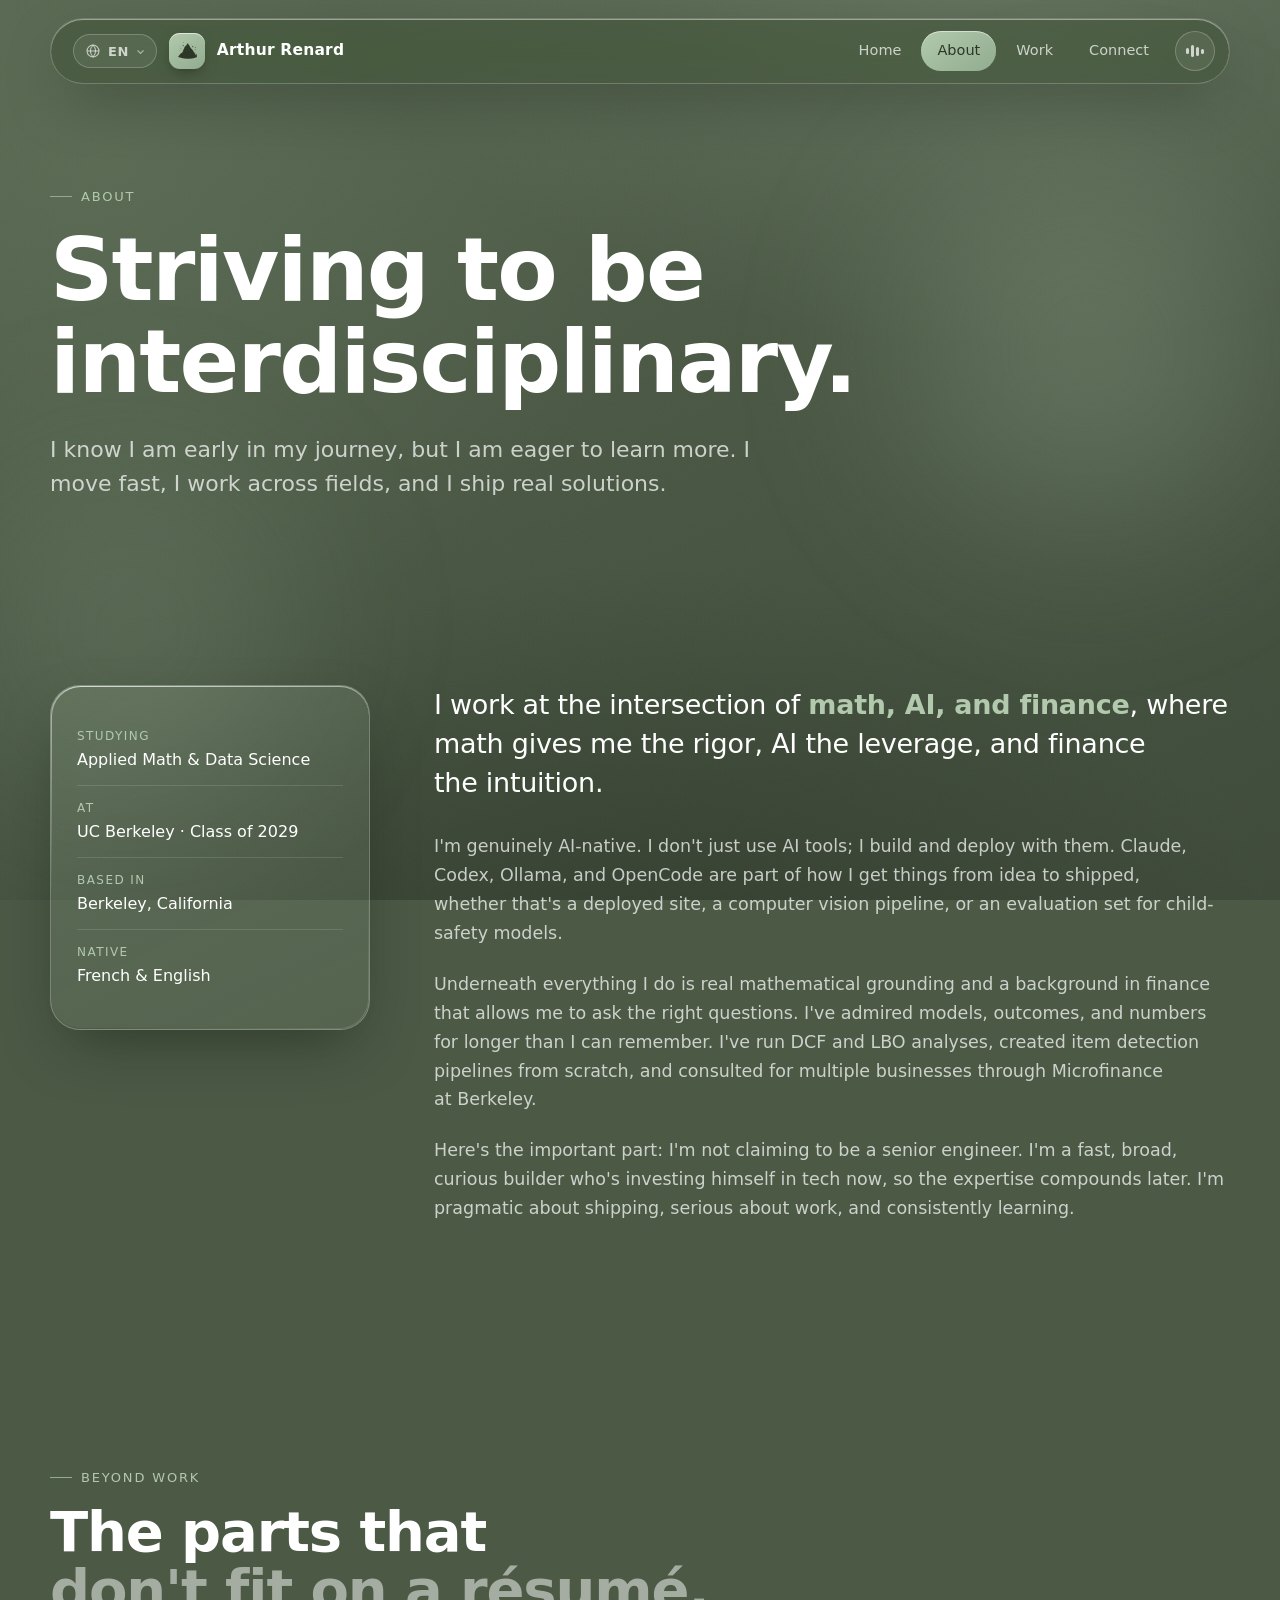
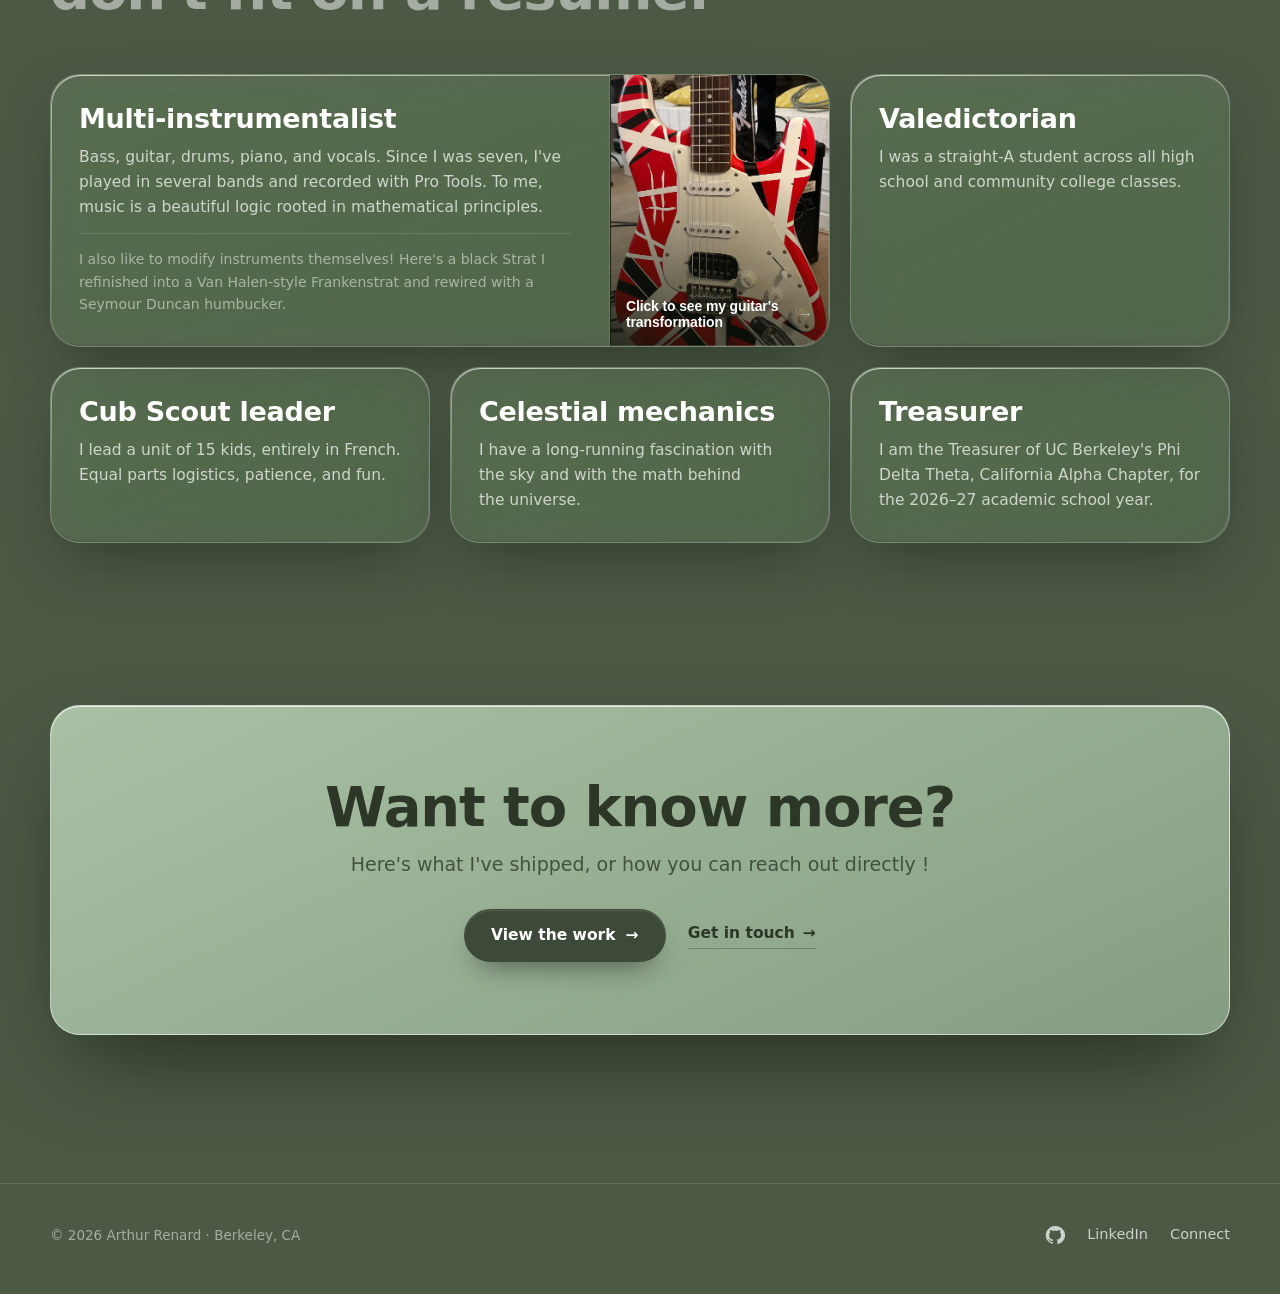
==== commit a340c707: "Music: switch the track to "Hooligans" by Michael Ramir C. - New loop: "Hooligans" by Michael Ramir " ====
--- a/about.html
+++ b/about.html
@@ -216,7 +216,7 @@
   <script src="router.js?v=3"></script>
   <script src="motion.js?v=2"></script>
   <script src="morph.js?v=2"></script>
-  <script src="sound.js?v=2"></script>
+  <script src="sound.js?v=3"></script>
   <script src="guitar-gallery.js"></script>
 </body>
 </html>
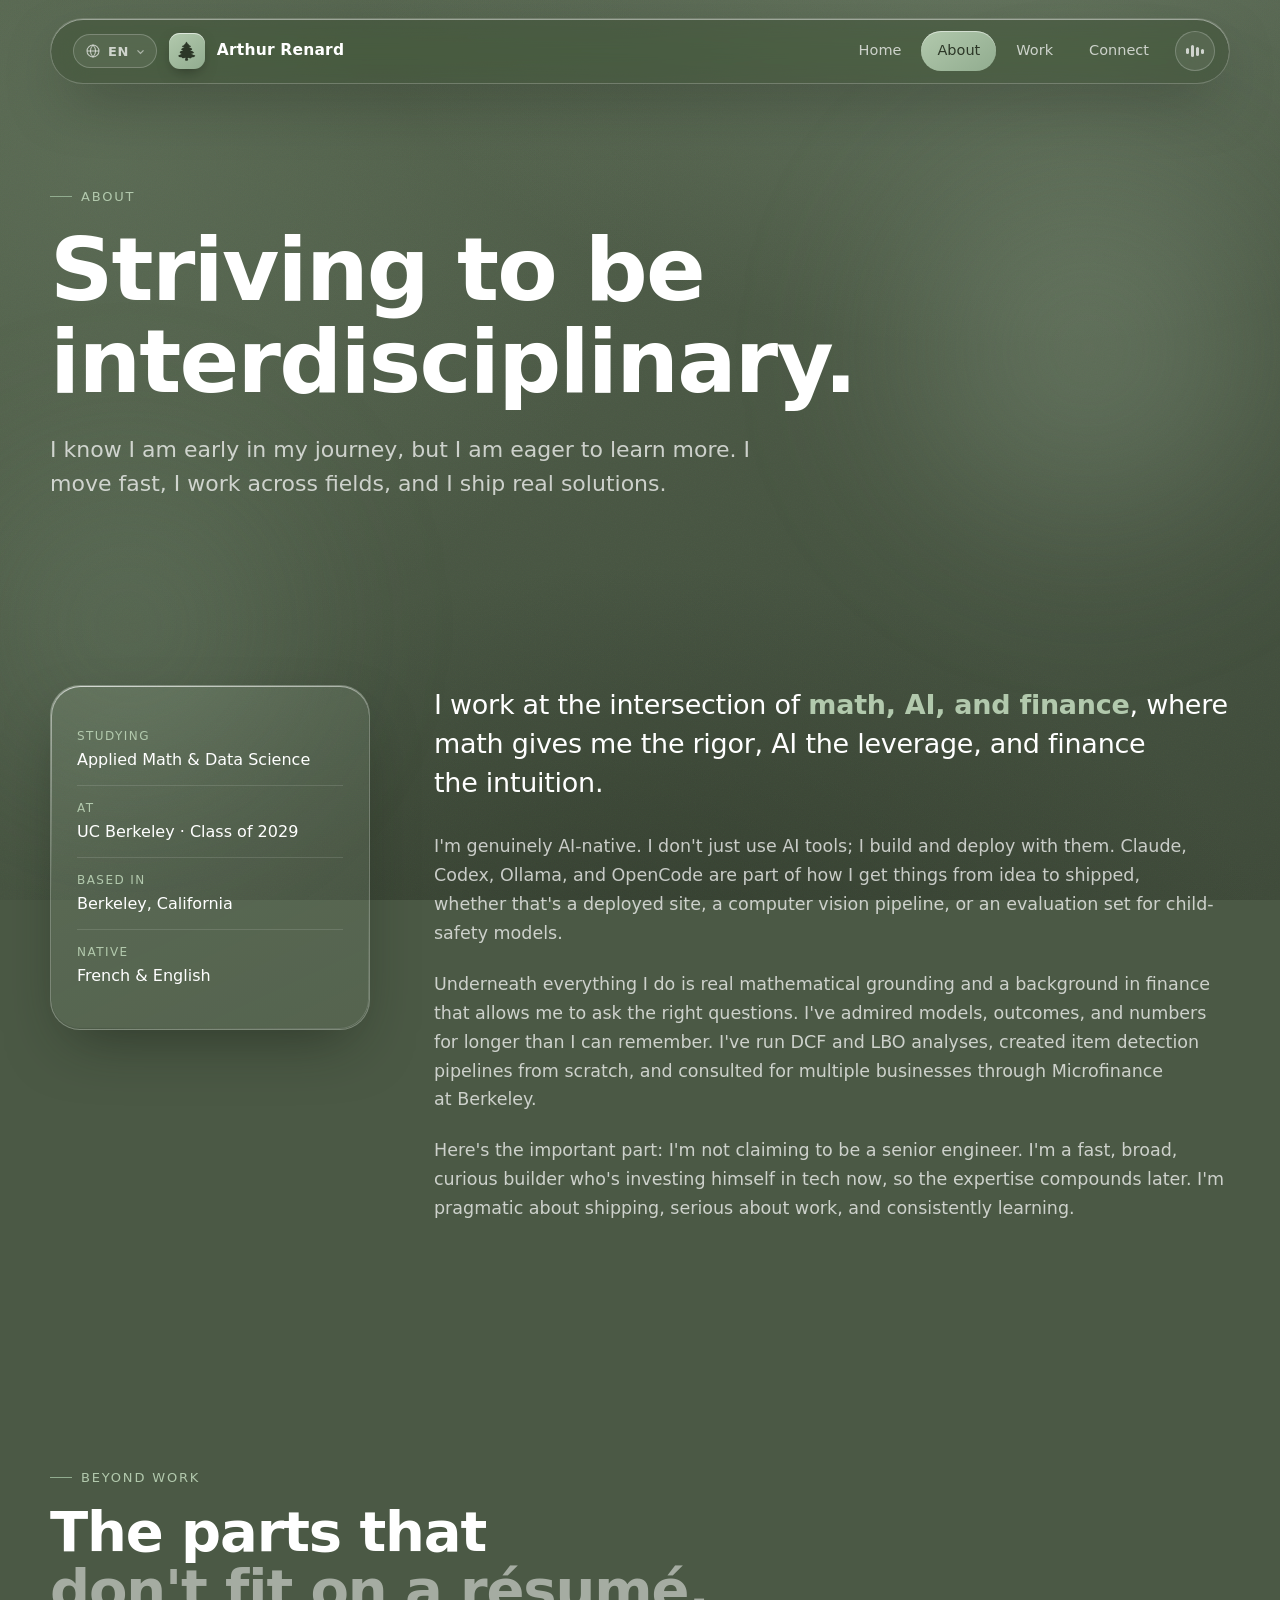
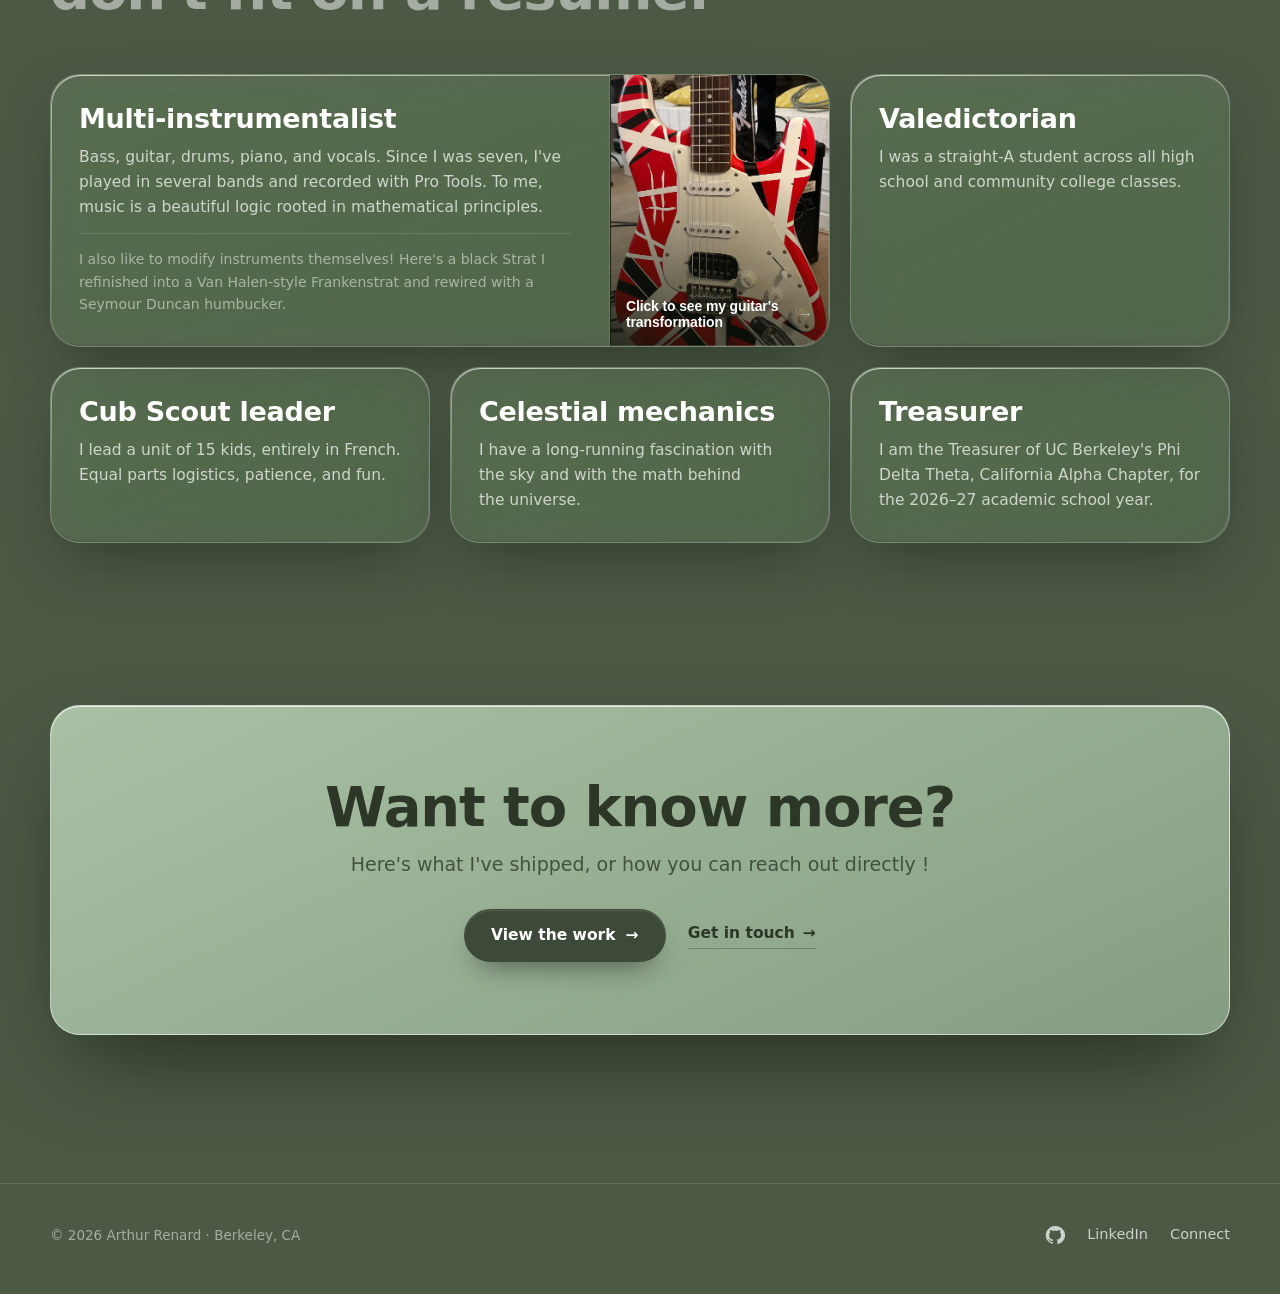
==== commit 9b48200b: "Point GitHub links at github.com/arthurrenard The footer GitHub icon on every page (and the homepage" ====
--- a/about.html
+++ b/about.html
@@ -199,7 +199,7 @@
     <div class="wrap">
       <div class="copy">© 2026 Arthur Renard · Berkeley, CA</div>
       <div class="f-links">
-        <a href="https://github.com/arthur-r-bot" target="_blank" rel="noopener" aria-label="GitHub" class="f-icon">
+        <a href="https://github.com/arthurrenard" target="_blank" rel="noopener" aria-label="GitHub" class="f-icon">
           <svg viewBox="0 0 24 24" fill="currentColor" aria-hidden="true">
             <path d="M12 1.27a11 11 0 0 0-3.48 21.46c.55.1.75-.24.75-.53v-1.87c-3.06.67-3.7-1.3-3.7-1.3-.5-1.28-1.23-1.62-1.23-1.62-1-.69.08-.67.08-.67 1.11.08 1.7 1.15 1.7 1.15.98 1.69 2.58 1.2 3.21.92.1-.72.39-1.2.7-1.48-2.44-.28-5.01-1.23-5.01-5.46 0-1.2.43-2.19 1.14-2.96-.11-.28-.5-1.4.11-2.92 0 0 .93-.3 3.05 1.13a10.5 10.5 0 0 1 5.56 0c2.12-1.43 3.05-1.13 3.05-1.13.61 1.52.22 2.64.11 2.92.71.77 1.14 1.76 1.14 2.96 0 4.24-2.58 5.18-5.03 5.45.4.34.75 1.01.75 2.04v3.02c0 .29.2.64.76.53A11 11 0 0 0 12 1.27Z"></path>
           </svg>
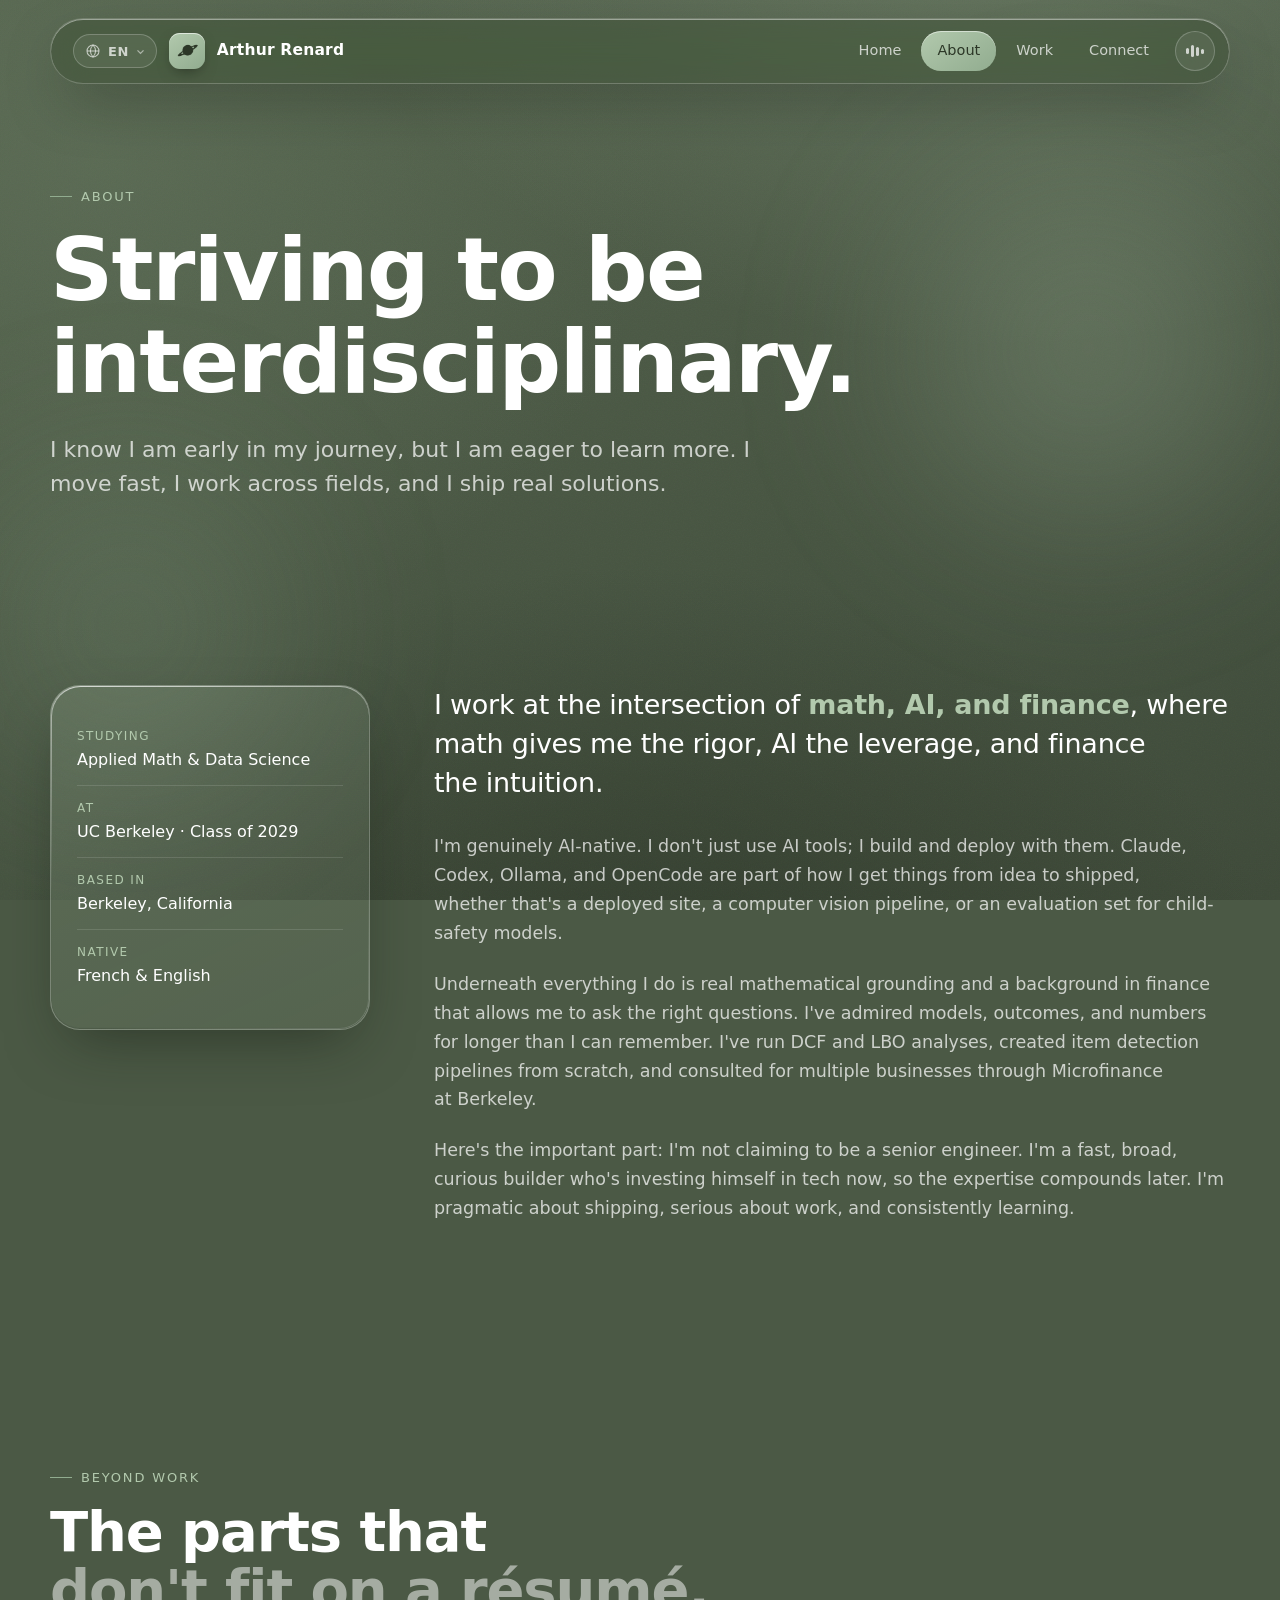
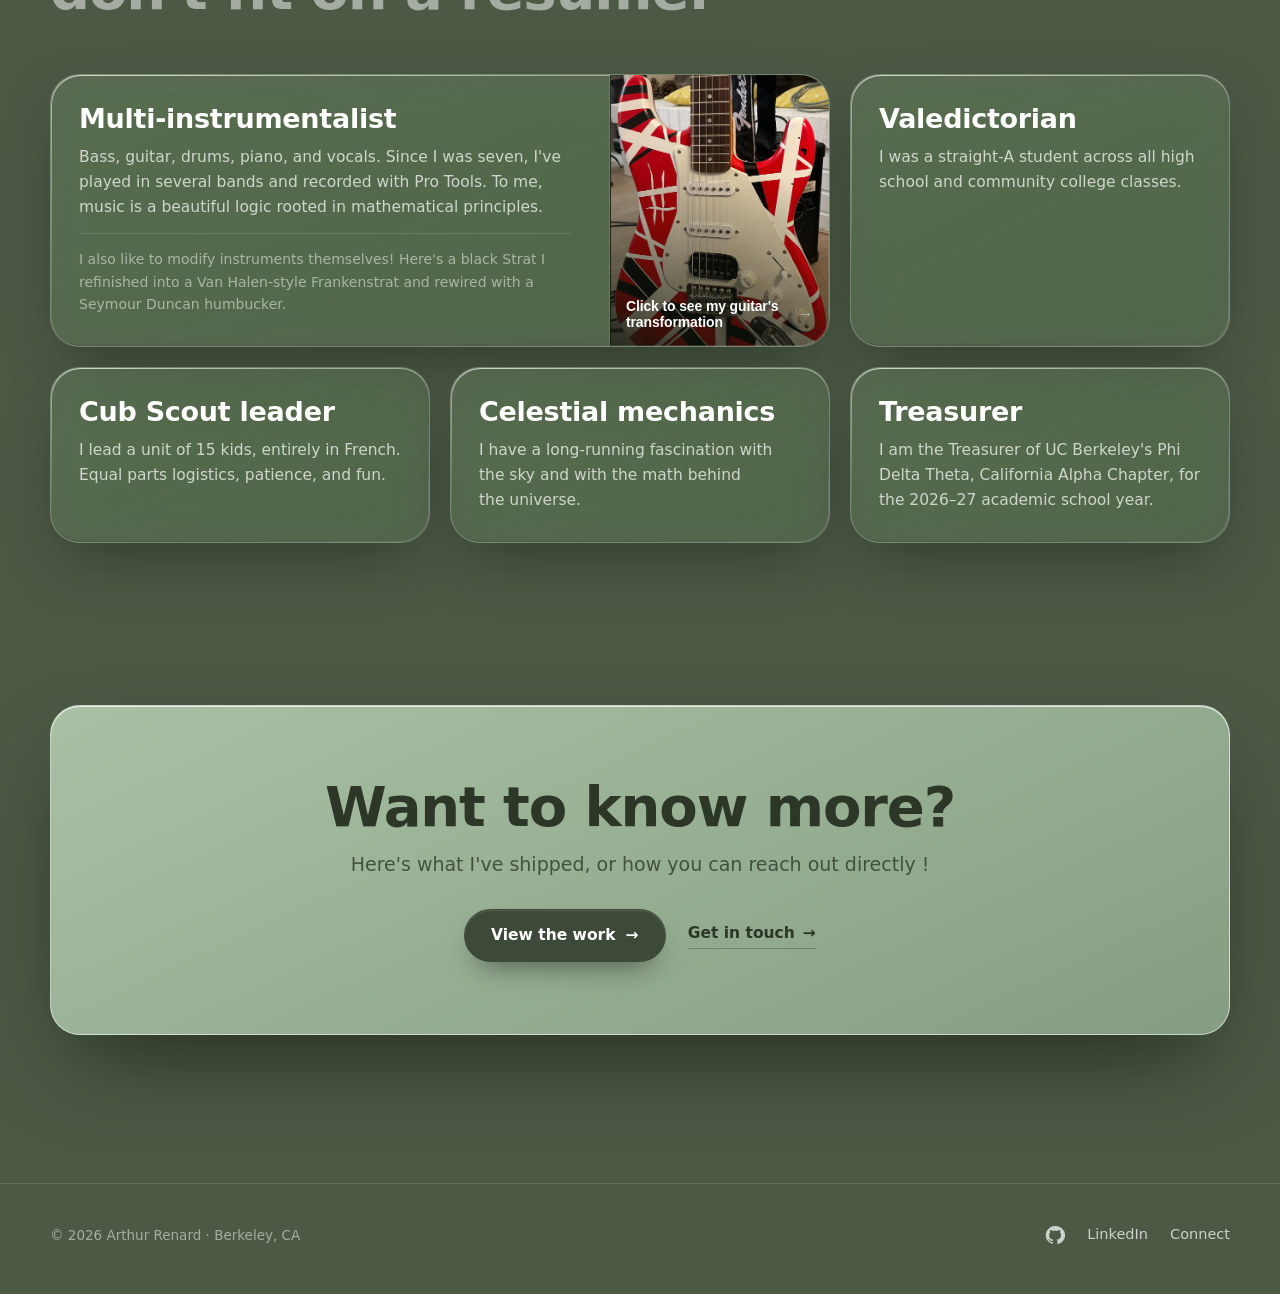
==== commit b833635e: "Work: MFB x Johnson & Johnson is being set up for next semester The Microfinance at Berkeley paragra" ====
--- a/about.html
+++ b/about.html
@@ -212,7 +212,7 @@
 
   <script src="image-slot.js"></script>
   <script src="app.js?v=3"></script>
-  <script src="i18n.js?v=2"></script>
+  <script src="i18n.js?v=3"></script>
   <script src="router.js?v=3"></script>
   <script src="motion.js?v=2"></script>
   <script src="morph.js?v=2"></script>
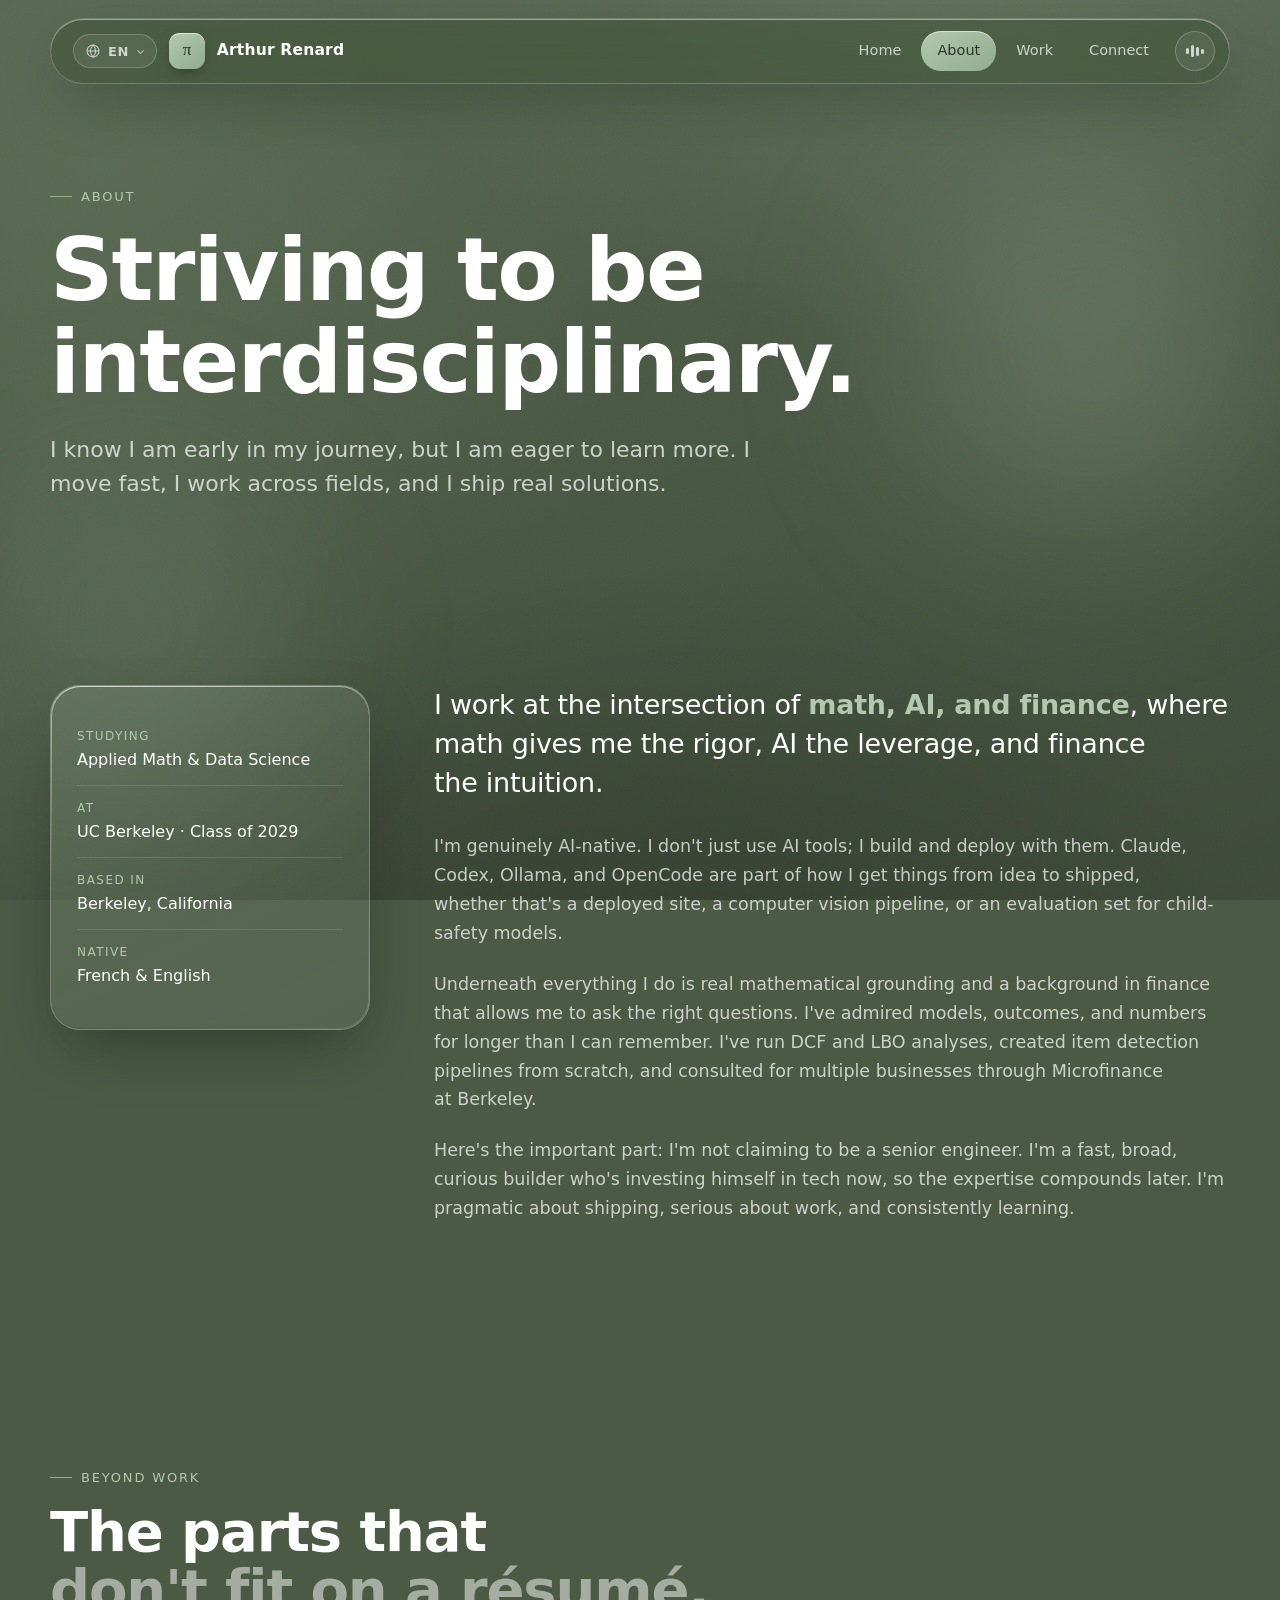
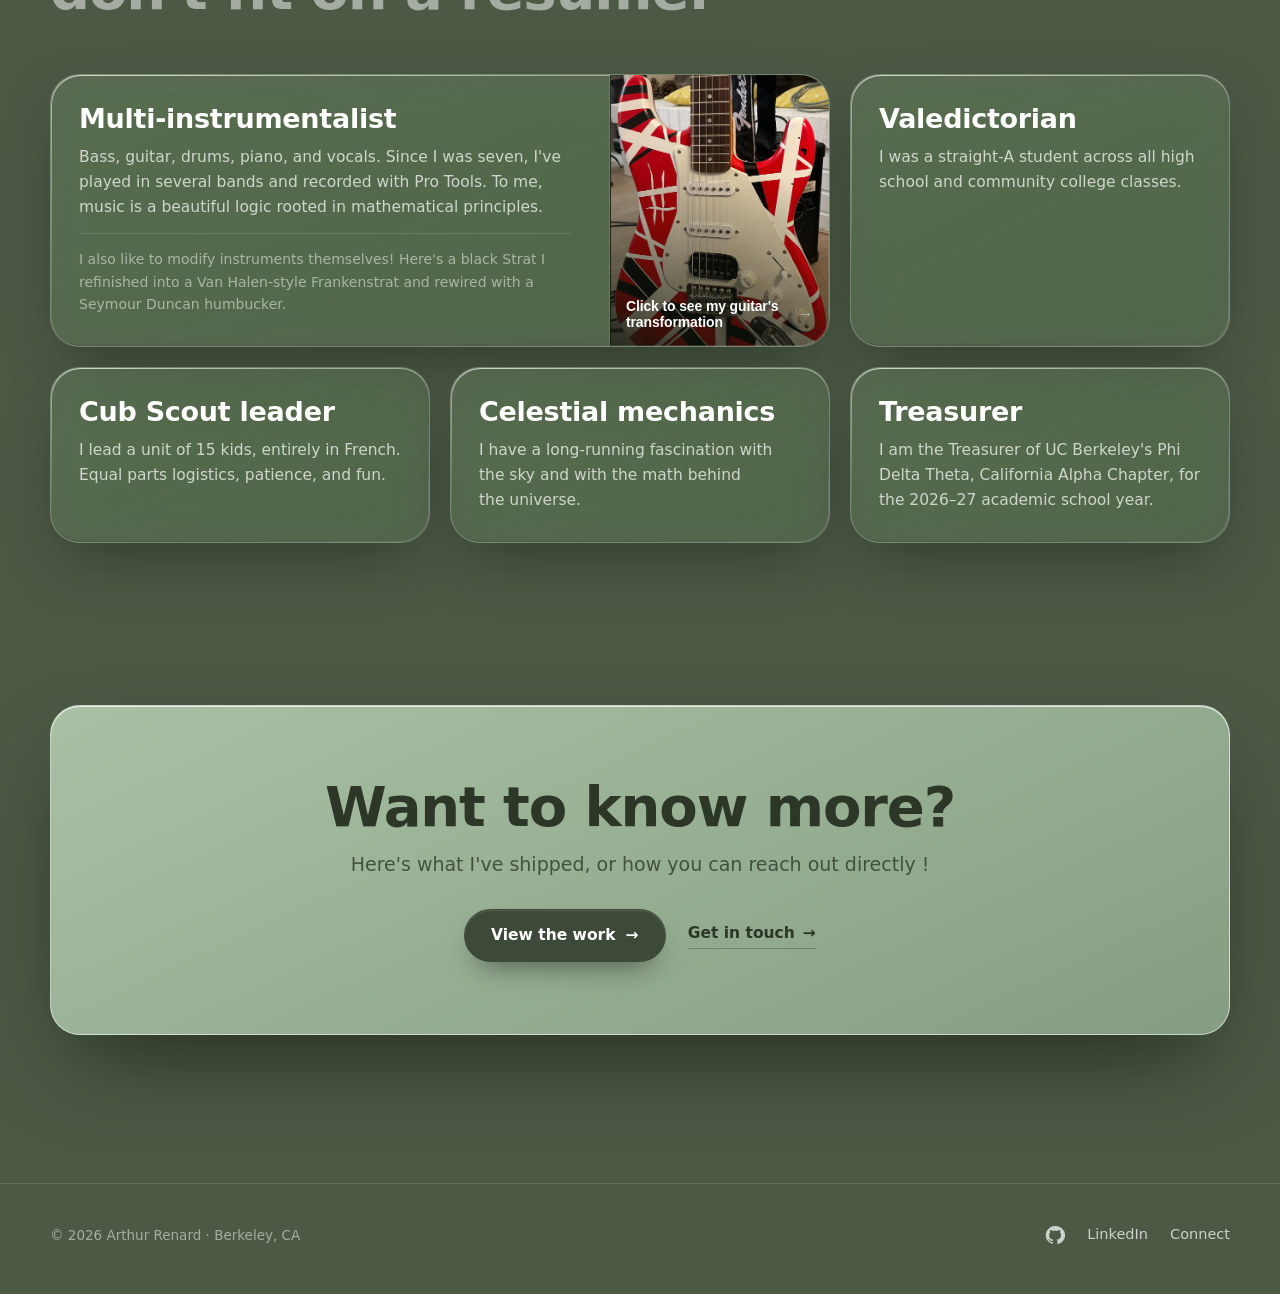
==== commit 055acd03: "Work: add STRANDED, a playable 3D survival game New project 04 on the Work page, right after the thr" ====
--- a/about.html
+++ b/about.html
@@ -30,7 +30,7 @@
   <link rel="icon" type="image/png" sizes="16x16" href="favicon-16.png" />
   <link rel="apple-touch-icon" sizes="180x180" href="apple-touch-icon.png" />
   <link rel="manifest" href="site.webmanifest" />
-  <link rel="stylesheet" href="styles.css?v=3" />
+  <link rel="stylesheet" href="styles.css?v=4" />
 </head>
 <body>
   <div class="bg-field"></div>
--- a/styles.css
+++ b/styles.css
@@ -1064,6 +1064,7 @@
 .project-points strong { color: var(--white); font-weight: 600; }
 
 .tag-row { display: flex; flex-wrap: wrap; gap: 9px; }
+.project-actions { display: flex; flex-wrap: wrap; gap: 12px; margin-top: 22px; }
 .chip {
   font-size: 13px;
   white-space: nowrap;
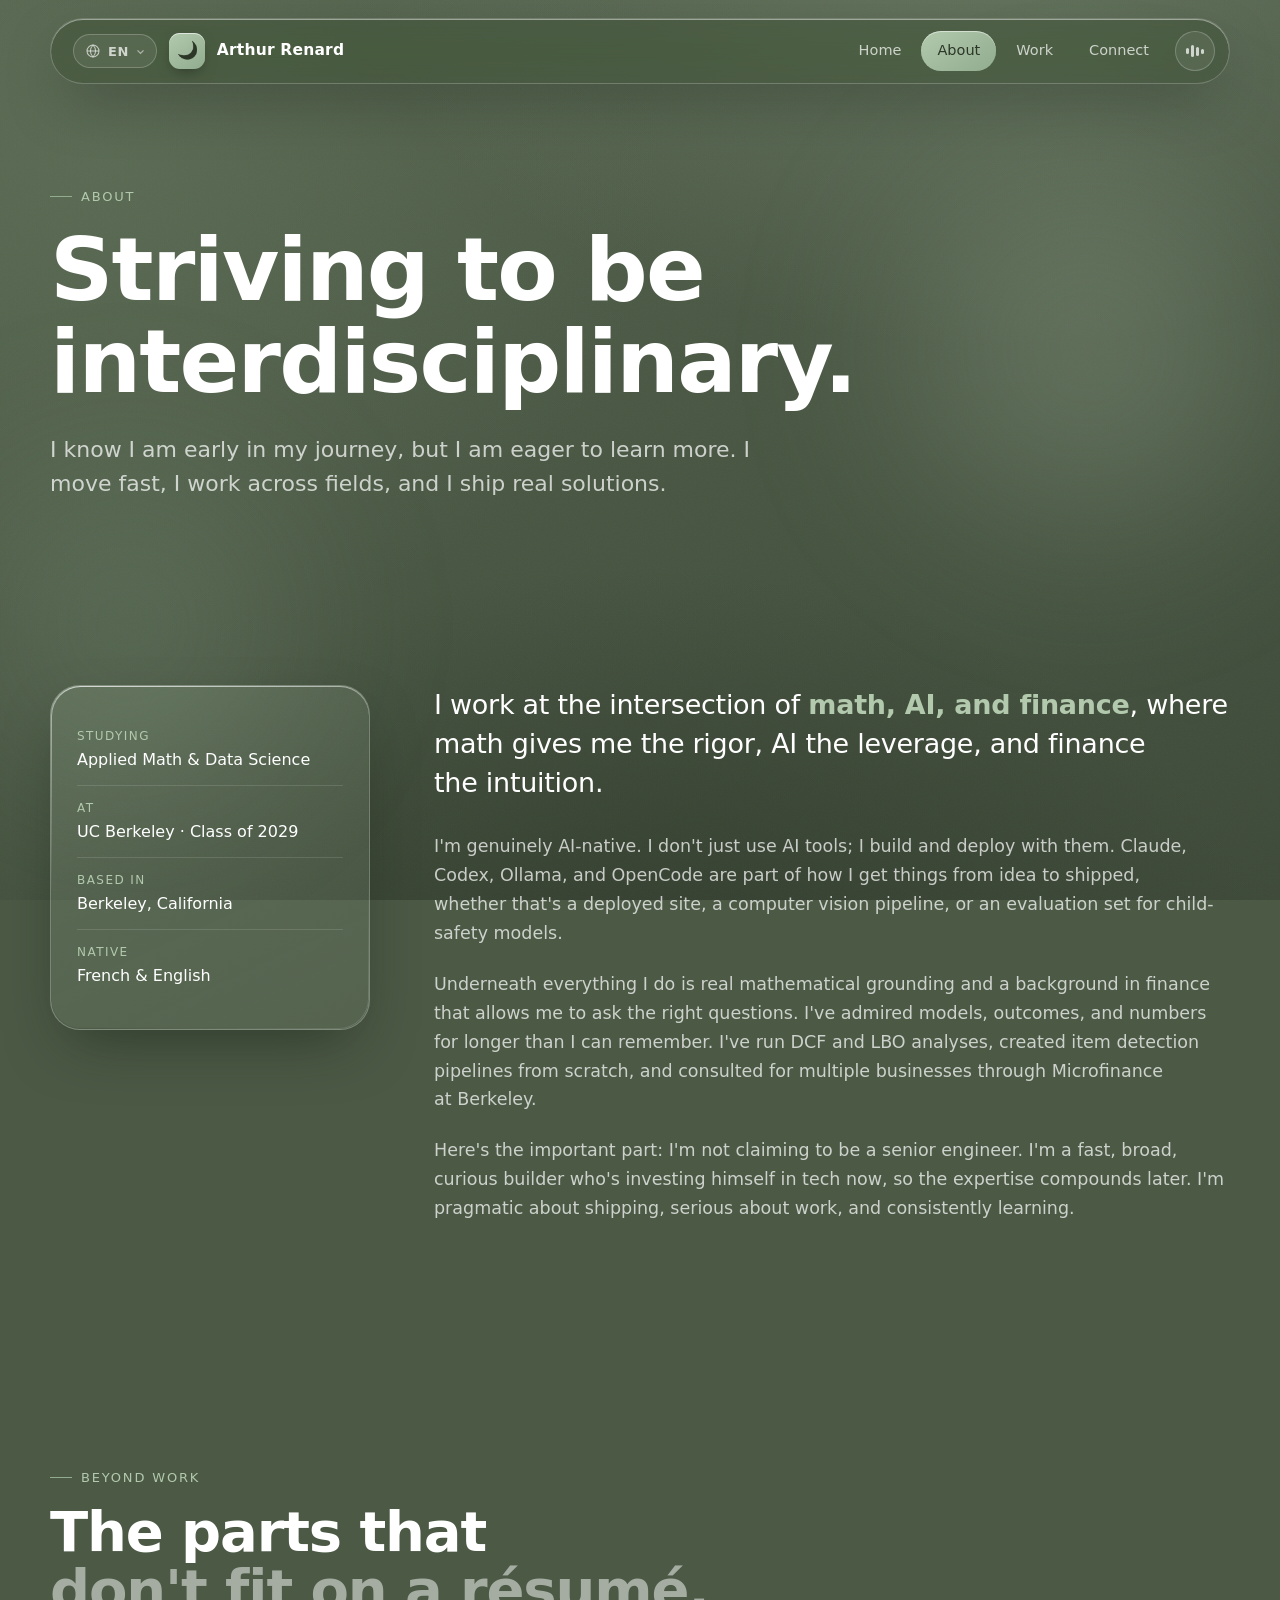
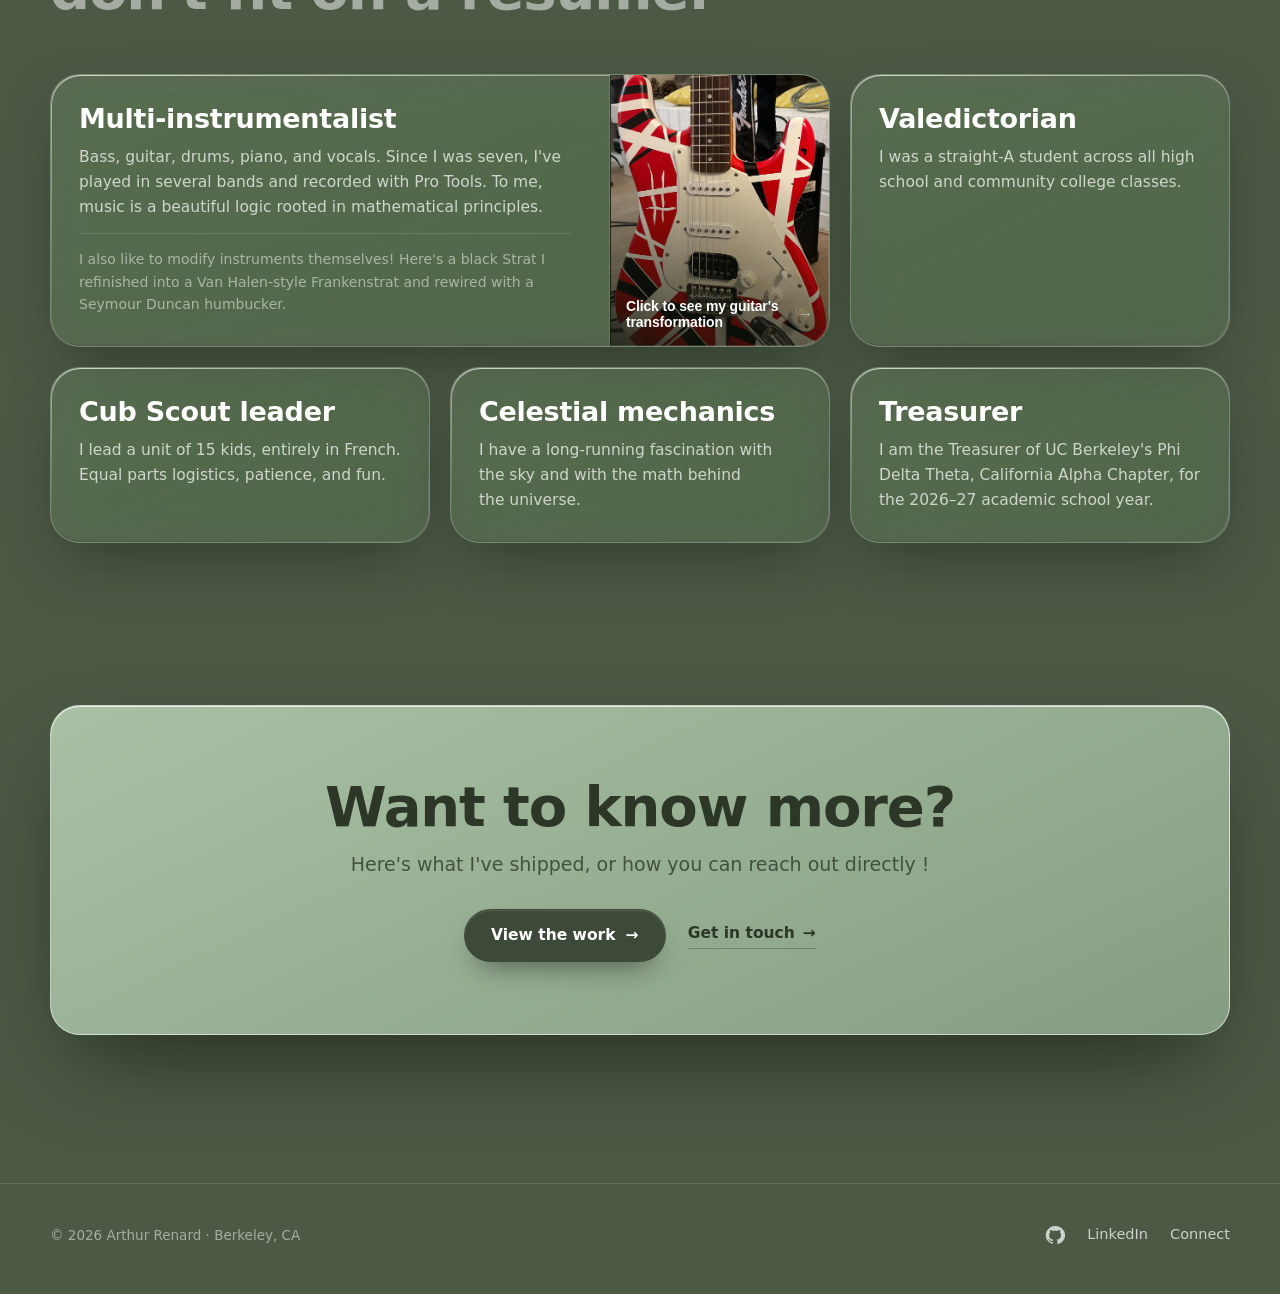
==== commit f9abab5a: "Merge pull request #9 from arthurrenard/mfb-setup Work: MFB × J&J AI consulting is being set up for " ====
--- a/about.html
+++ b/about.html
@@ -30,7 +30,7 @@
   <link rel="icon" type="image/png" sizes="16x16" href="favicon-16.png" />
   <link rel="apple-touch-icon" sizes="180x180" href="apple-touch-icon.png" />
   <link rel="manifest" href="site.webmanifest" />
-  <link rel="stylesheet" href="styles.css?v=4" />
+  <link rel="stylesheet" href="styles.css?v=3" />
 </head>
 <body>
   <div class="bg-field"></div>
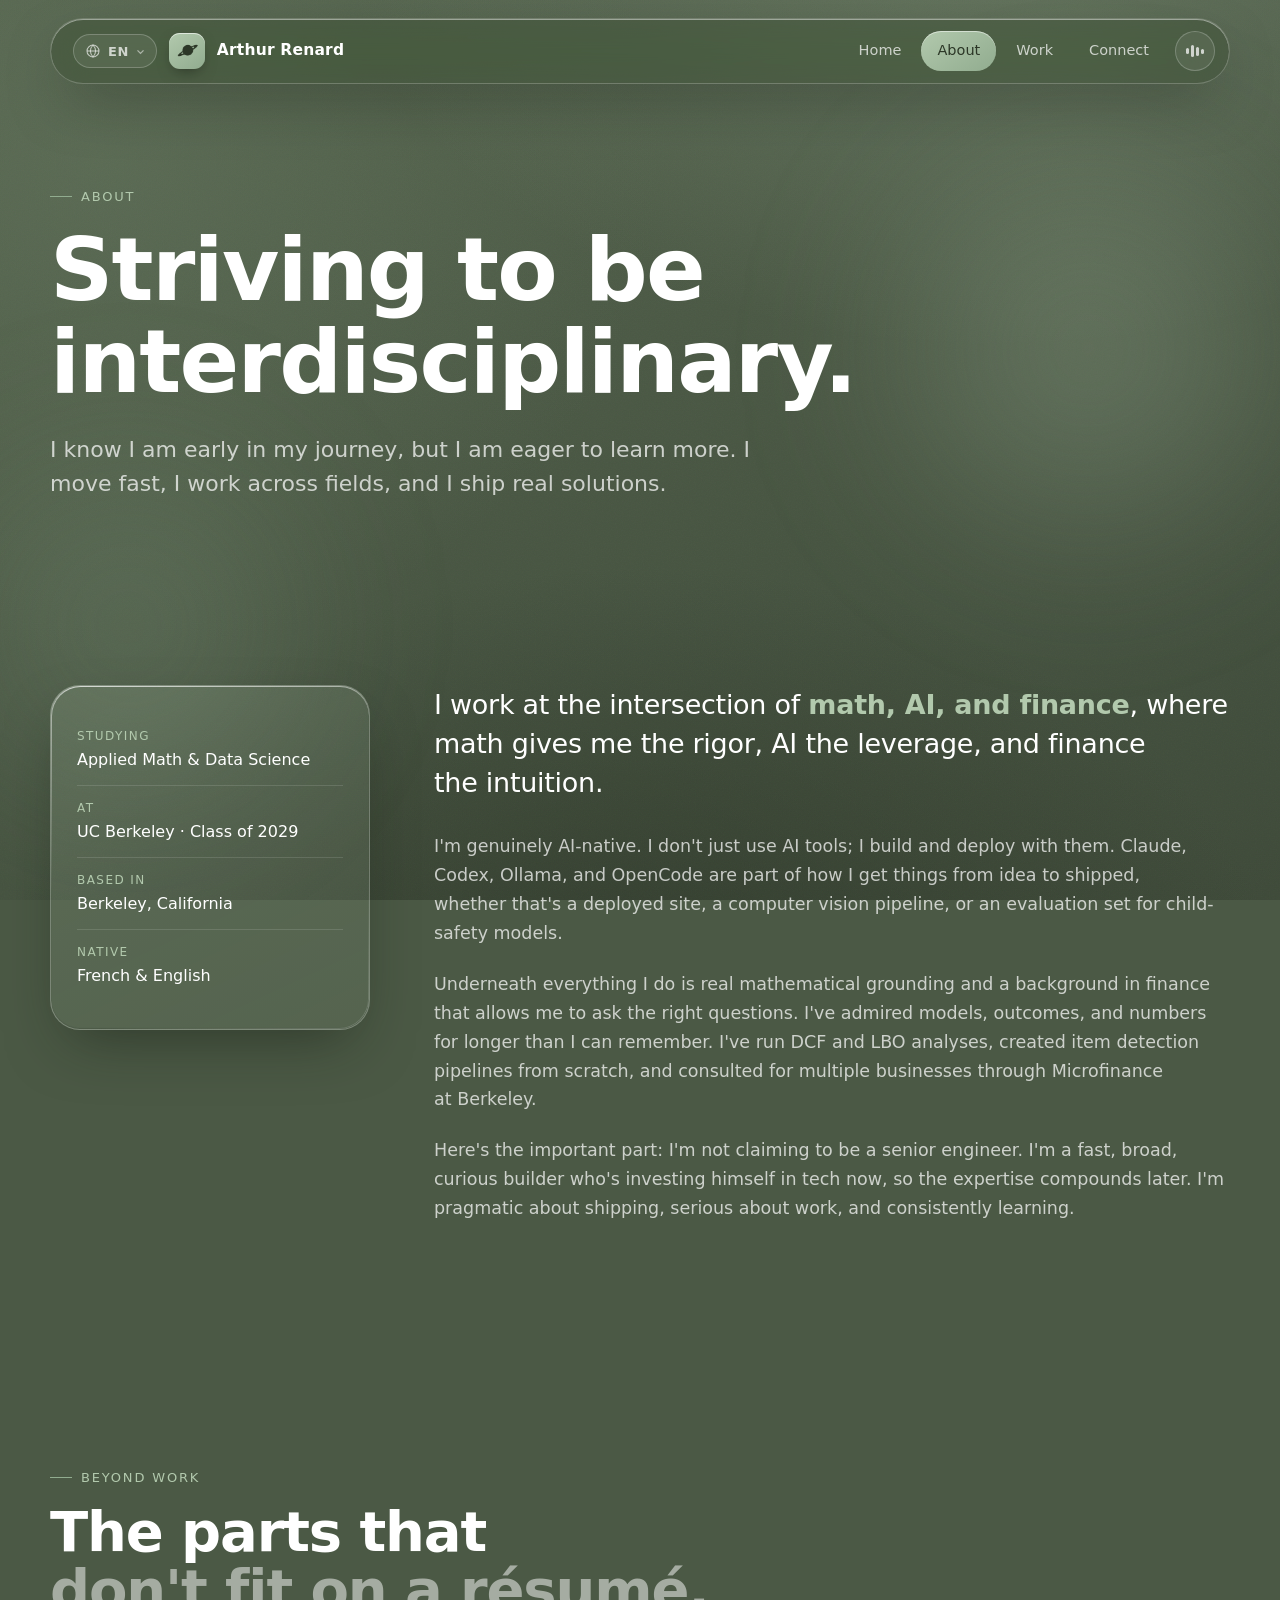
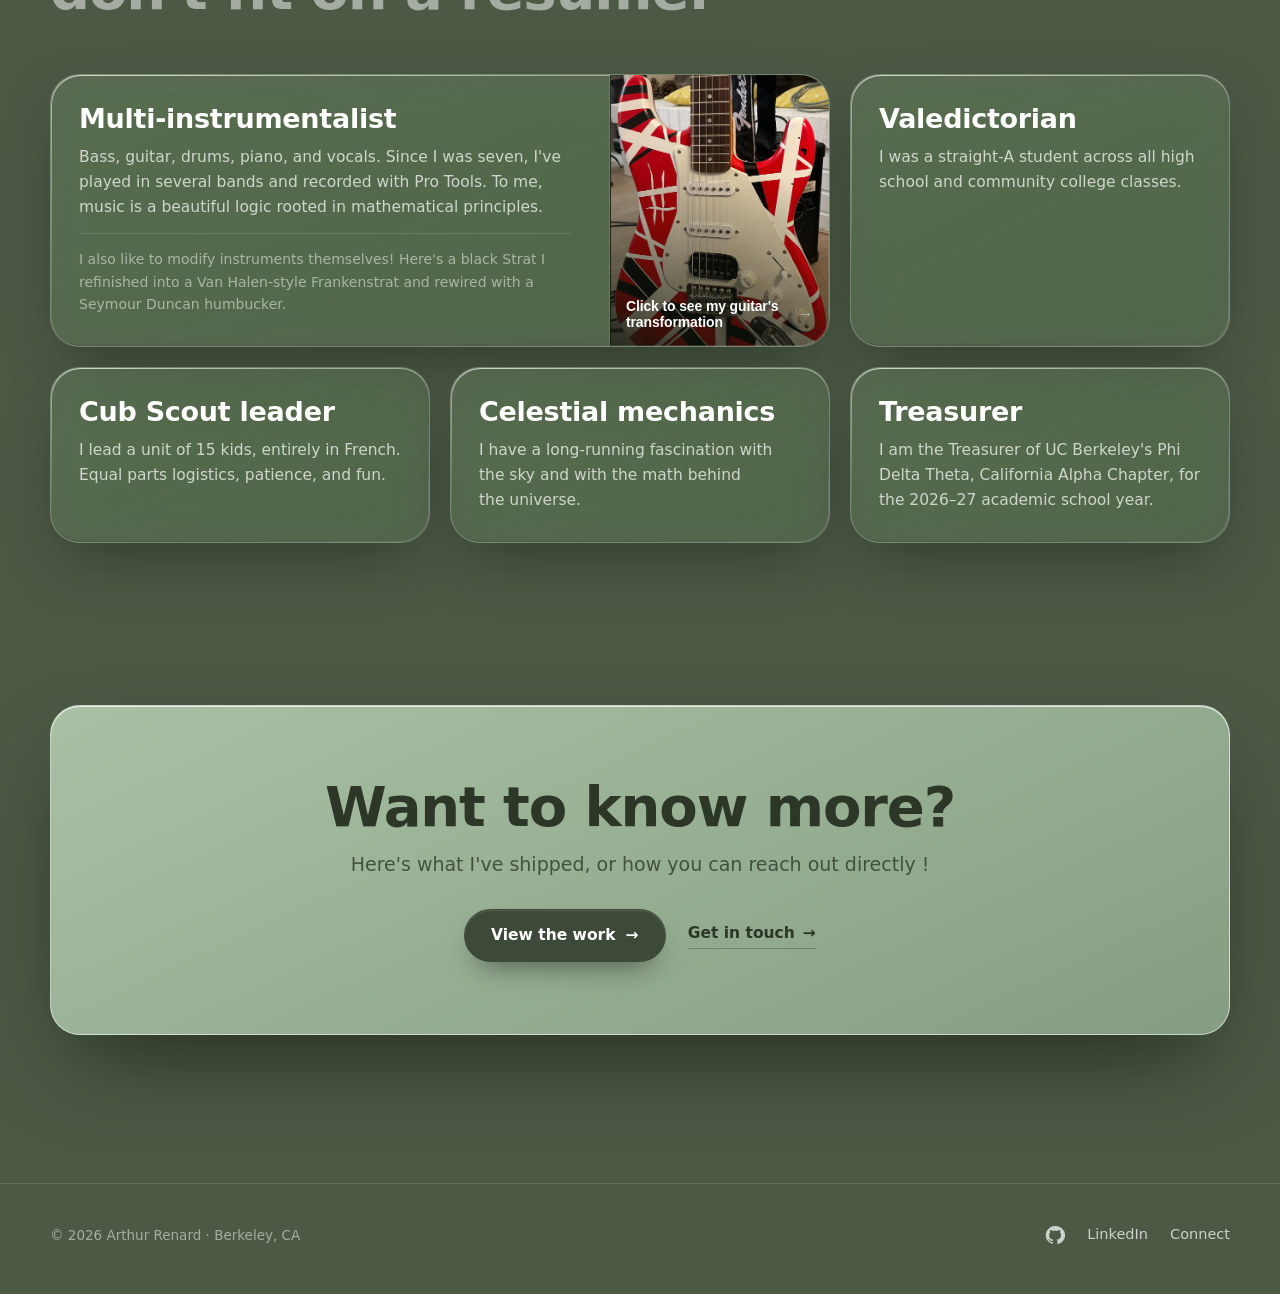
==== commit af41aa34: "Merge pull request #10 from arthurrenard/add-stranded-game Work: add STRANDED, a playable 3D surviva" ====
--- a/about.html
+++ b/about.html
@@ -30,7 +30,7 @@
   <link rel="icon" type="image/png" sizes="16x16" href="favicon-16.png" />
   <link rel="apple-touch-icon" sizes="180x180" href="apple-touch-icon.png" />
   <link rel="manifest" href="site.webmanifest" />
-  <link rel="stylesheet" href="styles.css?v=3" />
+  <link rel="stylesheet" href="styles.css?v=4" />
 </head>
 <body>
   <div class="bg-field"></div>
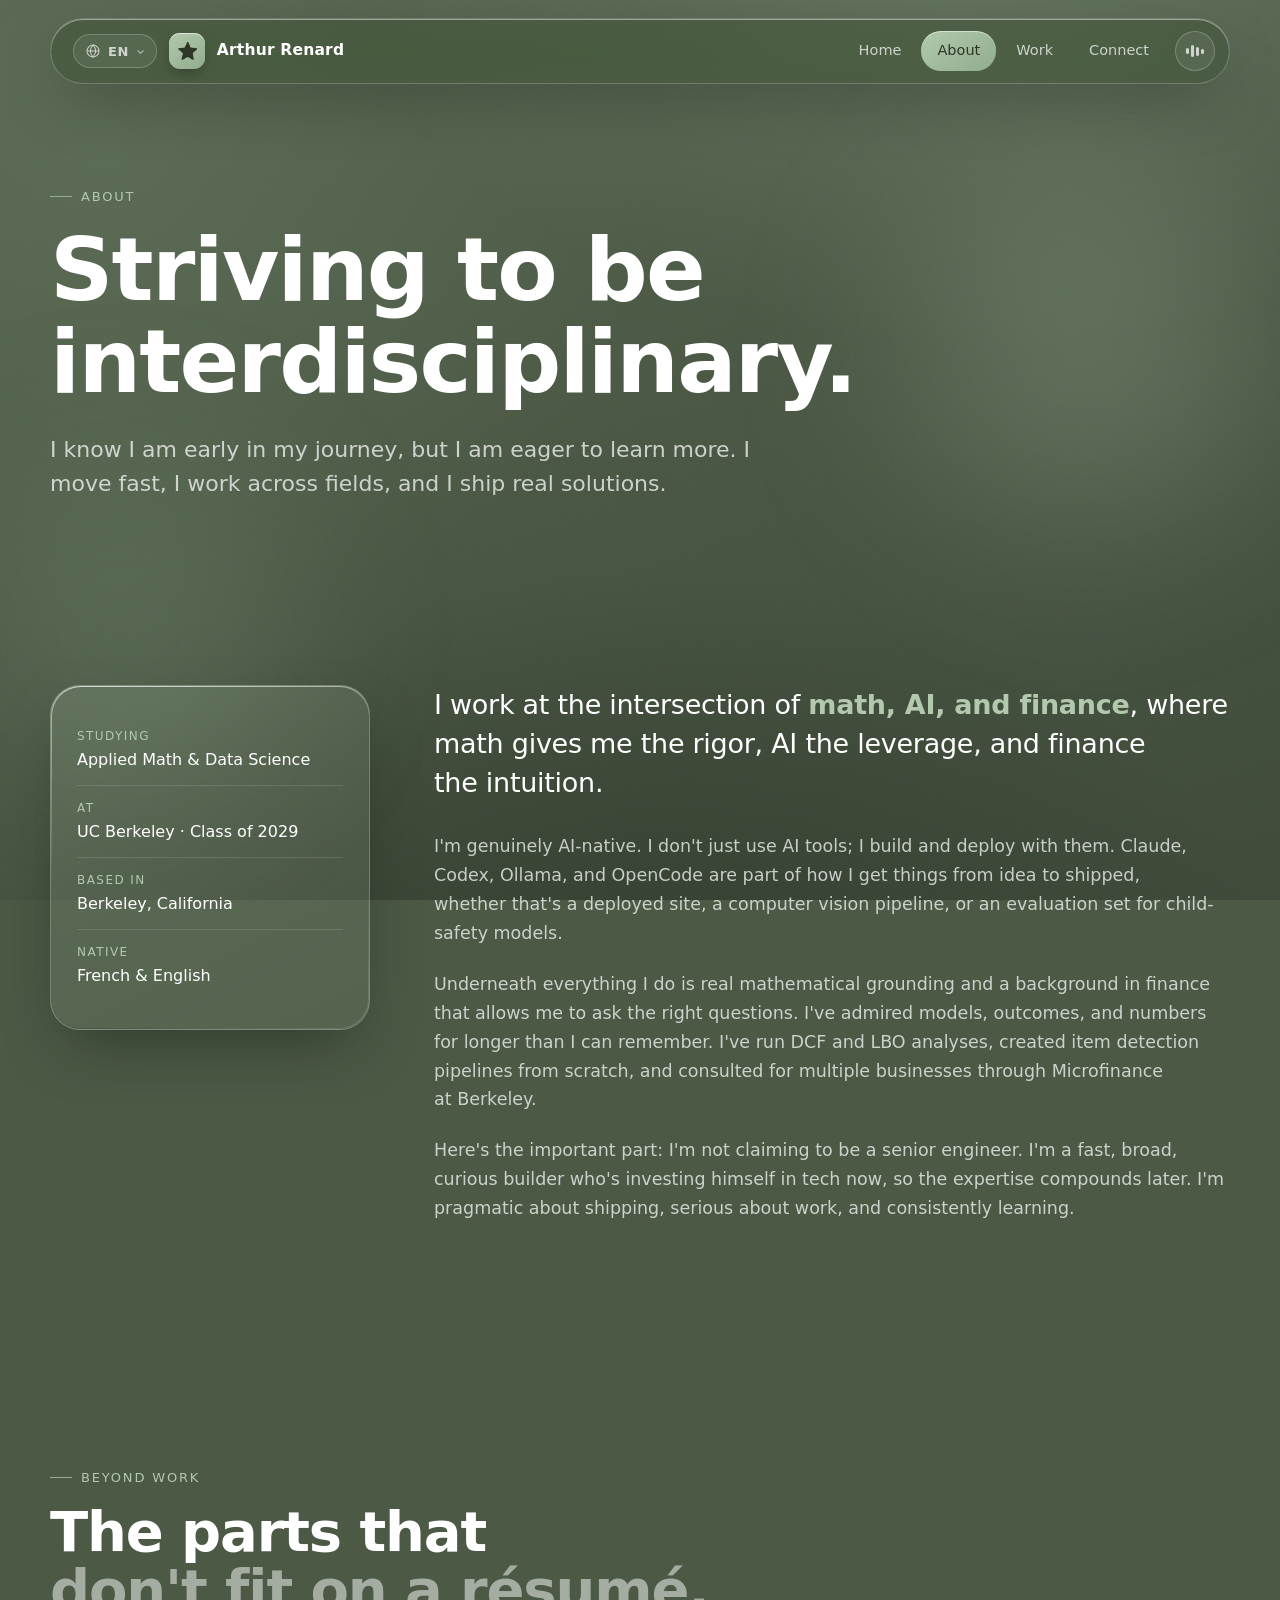
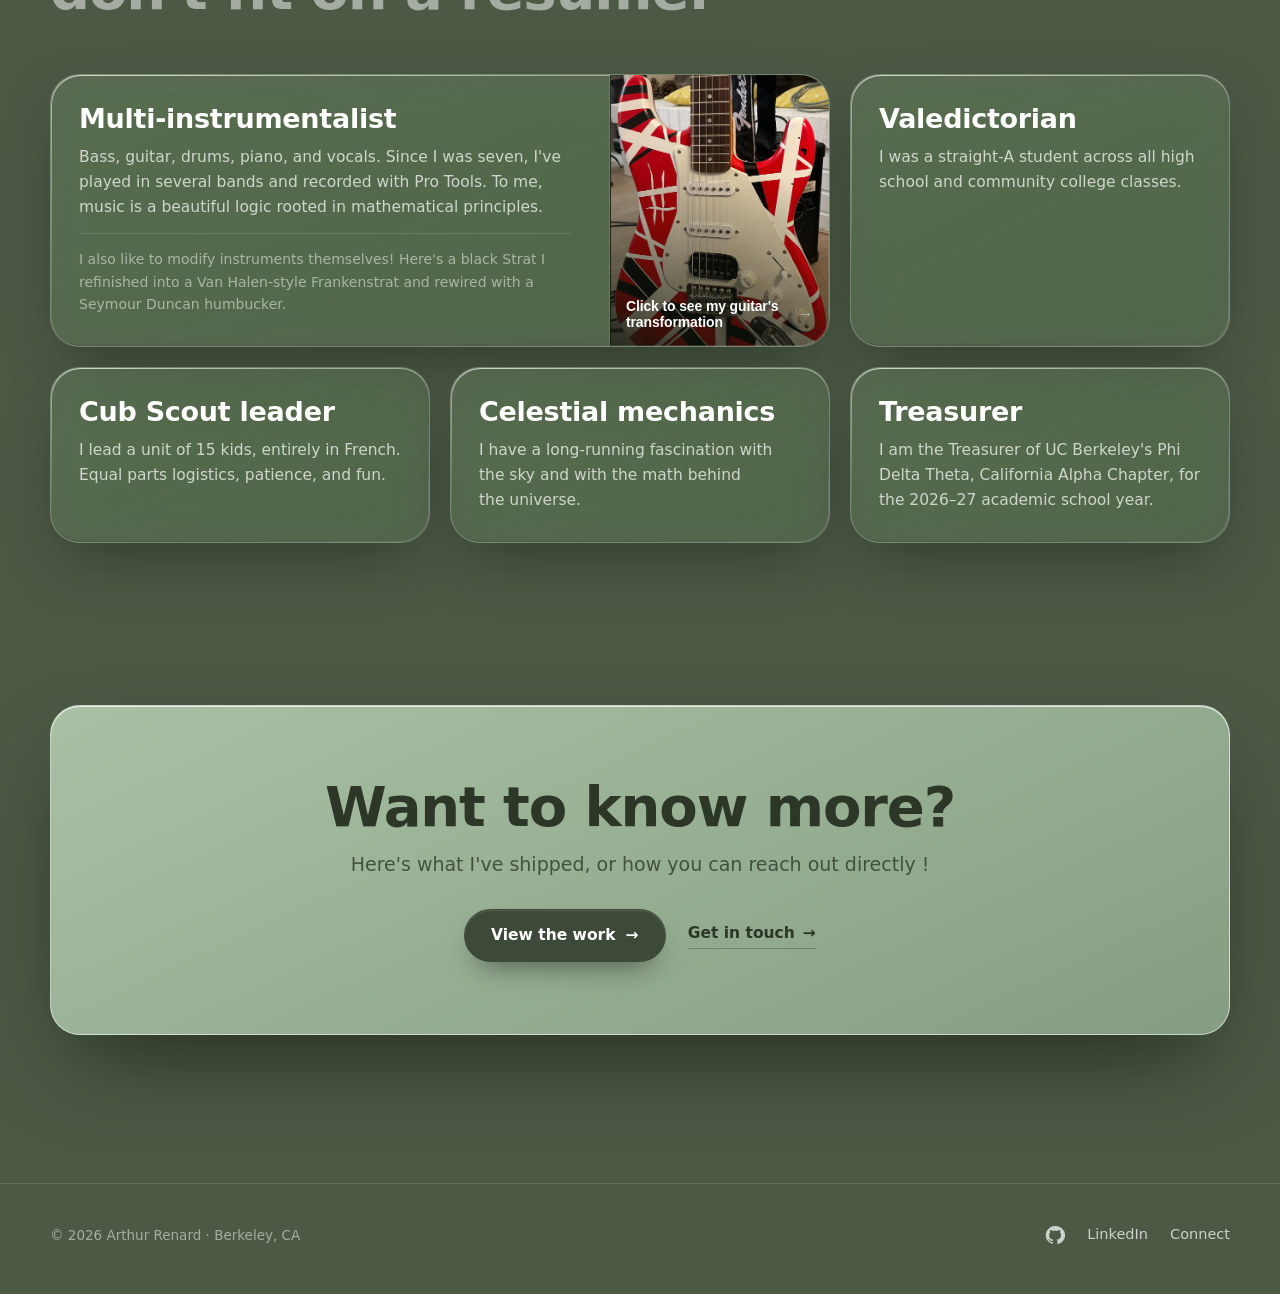
==== commit 2fadfbec: "Work: STRANDED is multiplayer now, with engineering details The STRANDED card now says multiplayer i" ====
--- a/about.html
+++ b/about.html
@@ -30,7 +30,7 @@
   <link rel="icon" type="image/png" sizes="16x16" href="favicon-16.png" />
   <link rel="apple-touch-icon" sizes="180x180" href="apple-touch-icon.png" />
   <link rel="manifest" href="site.webmanifest" />
-  <link rel="stylesheet" href="styles.css?v=4" />
+  <link rel="stylesheet" href="styles.css?v=5" />
 </head>
 <body>
   <div class="bg-field"></div>
@@ -212,7 +212,7 @@
 
   <script src="image-slot.js"></script>
   <script src="app.js?v=3"></script>
-  <script src="i18n.js?v=3"></script>
+  <script src="i18n.js?v=4"></script>
   <script src="router.js?v=3"></script>
   <script src="motion.js?v=2"></script>
   <script src="morph.js?v=2"></script>
--- a/styles.css
+++ b/styles.css
@@ -1132,6 +1132,35 @@
 }
 .stat-label { font-size: 15px; color: var(--white-soft); max-width: 24ch; line-height: 1.4; }
 
+/* A strip of small stats (spec sheet), e.g. the STRANDED card */
+.project-specs {
+  margin-top: 30px;
+  margin-left: calc(200px + clamp(24px, 4vw, 60px));
+  display: grid;
+  grid-template-columns: repeat(4, minmax(0, 1fr));
+  gap: 14px;
+  max-width: 760px;
+}
+.spec { padding: 18px 20px; border-radius: var(--radius-md); }
+@media (max-width: 1000px) { .project-specs { grid-template-columns: repeat(2, minmax(0, 1fr)); max-width: 480px; } }
+.spec-num {
+  font-size: clamp(26px, 3vw, 34px);
+  font-weight: 600;
+  letter-spacing: -0.02em;
+  line-height: 1.1;
+  color: var(--sage-light);
+  white-space: nowrap;
+}
+.spec-label { margin-top: 6px; font-size: 13.5px; line-height: 1.35; color: var(--white-soft); }
+.project-intro .project-sub {
+  margin: 4px 0 12px;
+  font-size: 13px;
+  font-weight: 600;
+  letter-spacing: 0.12em;
+  text-transform: uppercase;
+  color: var(--sage-light);
+}
+
 /* Honors */
 .honors-row { display: flex; flex-wrap: wrap; gap: 14px; }
 .honor {
@@ -1150,6 +1179,7 @@
   .project-meta { flex-direction: row; align-items: center; }
   .project-shots { grid-template-columns: 1fr; margin-left: 0; }
   .project-stat { margin-left: 0; }
+  .project-specs { margin-left: 0; grid-template-columns: repeat(2, minmax(0, 1fr)); }
 }
 
 /* ===========================================================
